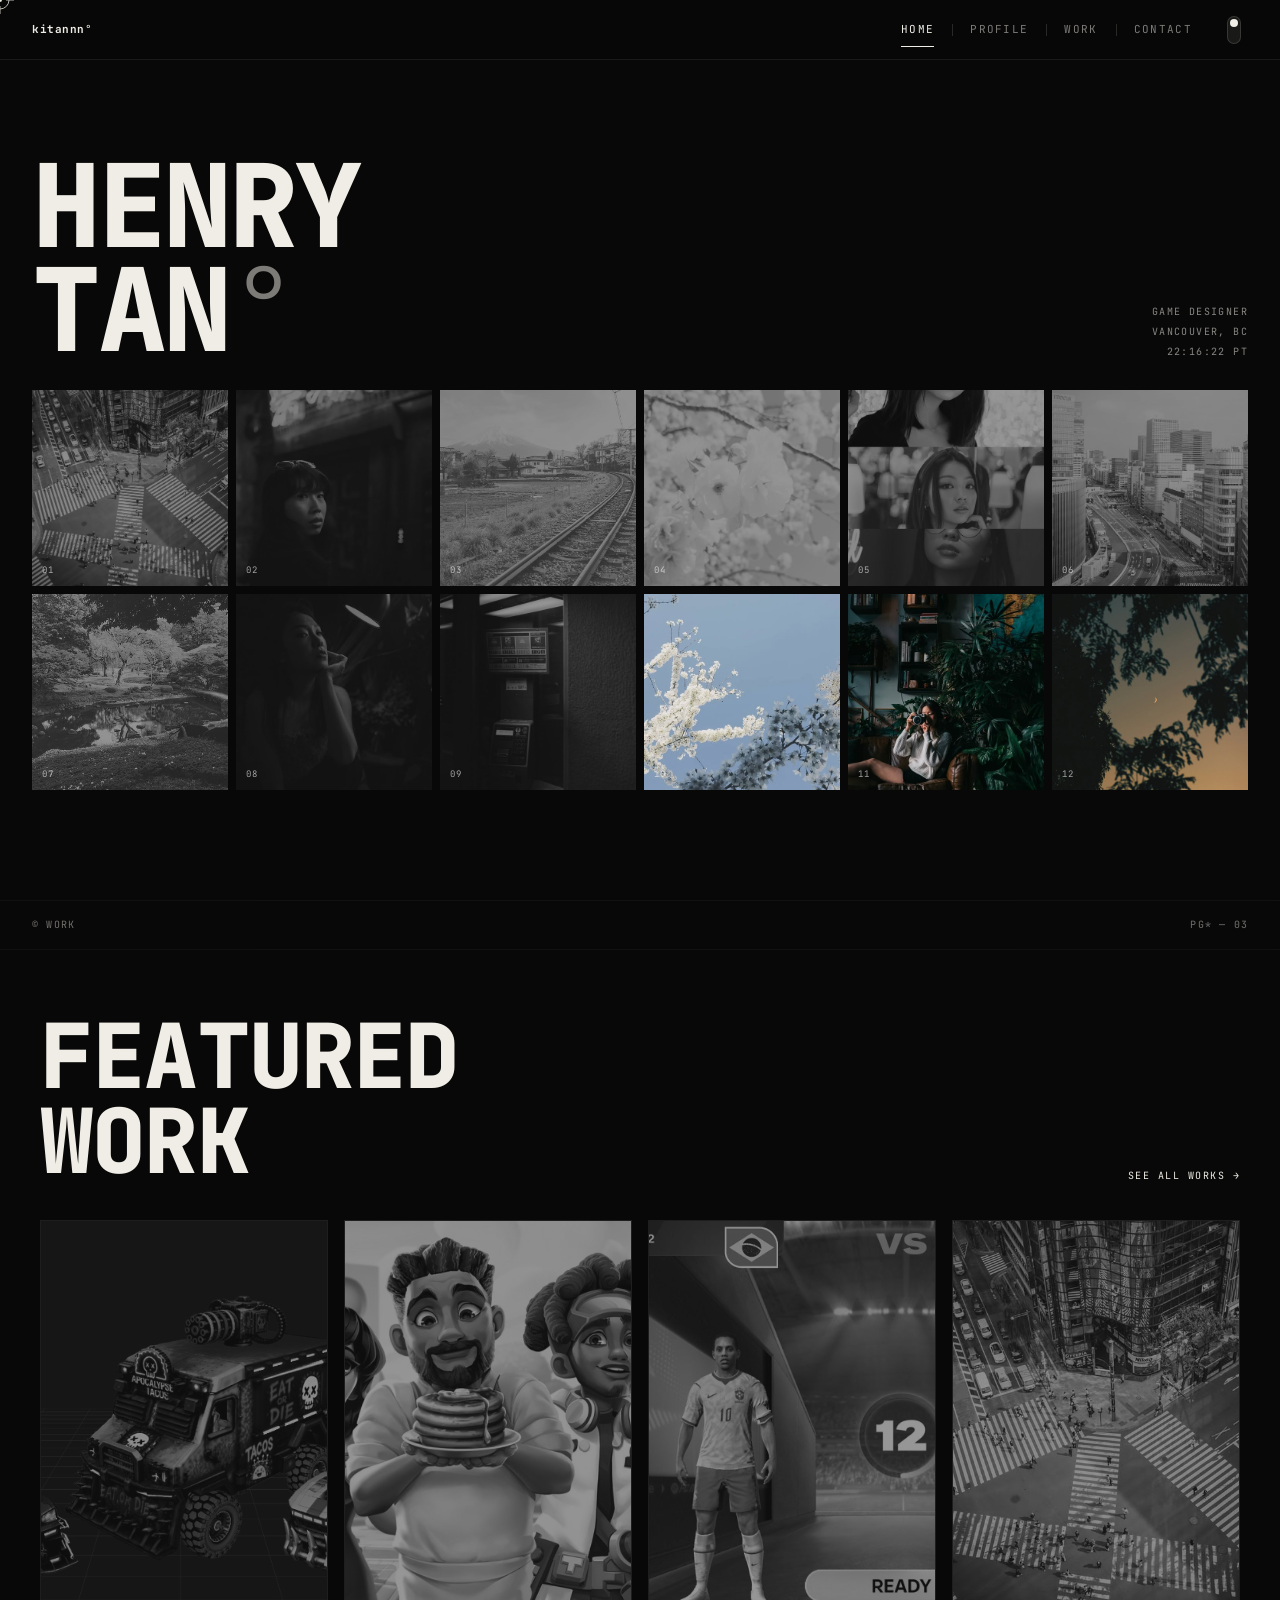
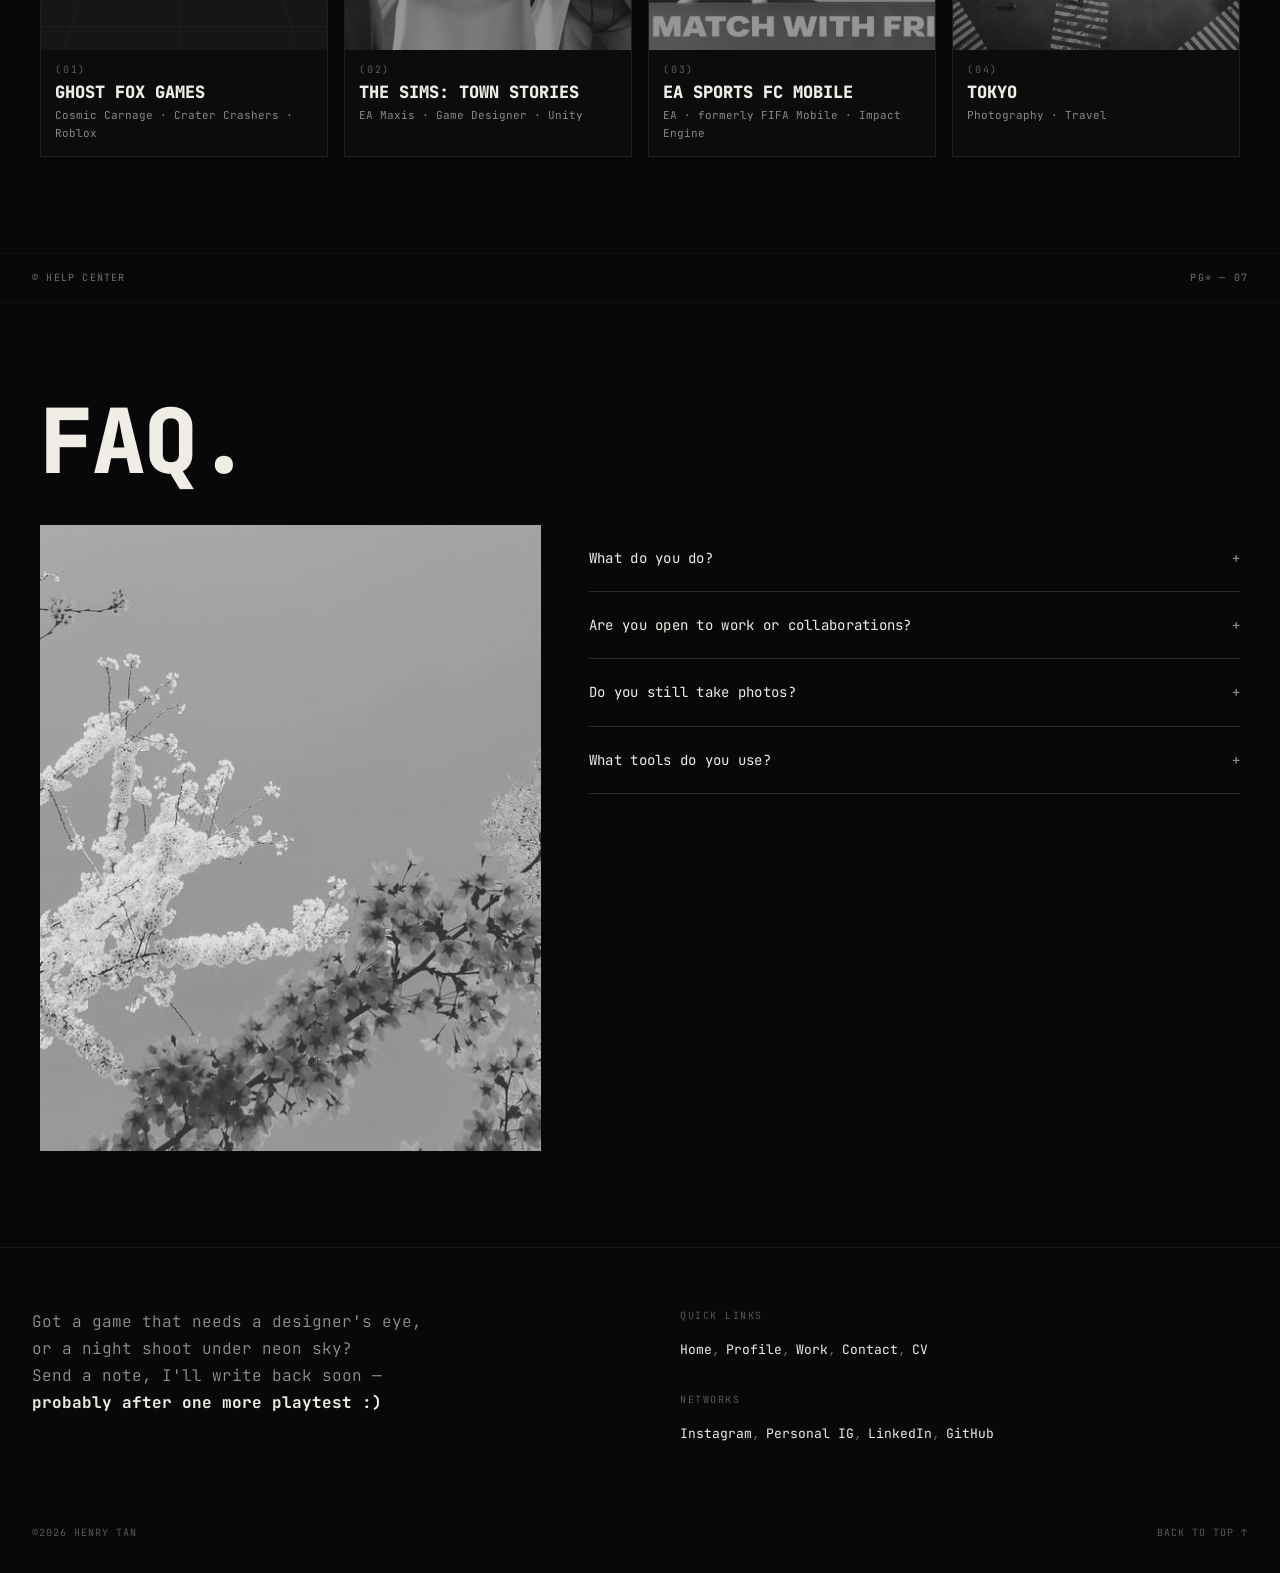
==== index.html @ c0cf9888 "Rebuild portfolio site New single-page portfolio (home, profile, work, contact), CV page, updated re" ====
<!DOCTYPE html>
<html lang="en">
<head>
  <meta charset="UTF-8">
  <meta name="viewport" content="width=device-width, initial-scale=1">
  <title>Henry Tan — Game Designer</title>
  <meta name="description" content="Henry Tan (kitannn) — game designer, Ghost Fox Games co-founder, and photographer based in Vancouver.">
  <meta property="og:title" content="Henry Tan — Game Designer">
  <meta property="og:description" content="Games, design and photography by Henry Tan.">
  <meta property="og:type" content="website">
  <meta property="og:url" content="https://kitannn.com/">
  <meta property="og:image" content="https://kitannn.com/images/photos/ig-12.jpg">
  <meta name="theme-color" content="#080808">
  <link rel="icon" href="data:image/svg+xml,<svg xmlns='http://www.w3.org/2000/svg' viewBox='0 0 32 32'><rect width='32' height='32' fill='%23080808'/><circle cx='16' cy='16' r='8' fill='none' stroke='%23f0ede6' stroke-width='1.5'/><path d='M16 4v24M4 16h24' stroke='%23f0ede6' stroke-width='1.5'/></svg>">
  <link rel="preconnect" href="https://fonts.googleapis.com">
  <link rel="preconnect" href="https://fonts.gstatic.com" crossorigin>
  <link href="https://fonts.googleapis.com/css2?family=JetBrains+Mono:wght@300;400;700;800&display=swap" rel="stylesheet">
  <link rel="stylesheet" href="style.css">
</head>
<body id="top">
  <nav>
    <a class="logo" href="#/">kitannn°</a>
    <div class="nav-right">
      <ul class="nav-links">
        <li><a href="#/" data-page="home">Home</a></li>
        <li><a href="#/profile" data-page="profile">Profile</a></li>
        <li><a href="#/work" data-page="work">Work</a></li>
        <li><a href="#/contact" data-page="contact">Contact</a></li>
      </ul>
      <button class="theme-toggle" type="button" aria-label="Switch to light mode"><span></span></button>
    </div>
  </nav>

  <main id="app" class="page active"></main>

  <div id="lightbox" role="dialog" aria-modal="true" aria-label="Image viewer">
    <img alt="">
    <button class="lb-close" type="button">Close ✕</button>
    <button class="lb-prev" type="button" aria-label="Previous">←</button>
    <button class="lb-next" type="button" aria-label="Next">→</button>
    <span class="lb-count"></span>
  </div>

  <svg class="cursor" viewBox="0 0 28 28" aria-hidden="true"><circle cx="14" cy="14" r="9" fill="none" stroke="currentColor"/><path d="M14 0v8M14 20v8M0 14h8M20 14h8" stroke="currentColor"/></svg>
  <div class="cursor-dot" aria-hidden="true"></div>

  <noscript><p style="padding:80px 32px">Henry Tan — game designer in Vancouver. hkitannn[at]gmail.com</p></noscript>
  <script src="data.js"></script>
  <script src="script.js"></script>
</body>
</html>
---- style.css ----
:root{
  --black:#080808; --white:#f0ede6; --dim:#888880; --accent:#f0ede6;
  --line:rgba(240,237,230,.08); --line-2:rgba(240,237,230,.14);
  --nav-surface:rgba(8,8,8,.92);
  --font:'JetBrains Mono',ui-monospace,monospace;
  color-scheme:dark;
}
body.light{
  --black:#f6f1e7; --white:#13120f; --dim:#6f6a60; --accent:#13120f;
  --line:rgba(19,18,15,.1); --line-2:rgba(19,18,15,.16);
  --nav-surface:rgba(246,241,231,.88);
  color-scheme:light;
}
*,*::before,*::after{box-sizing:border-box;margin:0;padding:0}
html{scroll-behavior:smooth}
body{background:var(--black);color:var(--white);font-family:var(--font);font-size:13px;line-height:1.6;overflow-x:hidden;transition:background-color .5s,color .5s}
a{color:inherit}
img{display:block;max-width:100%}
button{font:inherit;color:inherit;background:none;border:0}
::selection{background:var(--white);color:var(--black)}

/* CURSOR */
@media (hover:hover) and (pointer:fine){
  body,a,button,.work-card,.faq-q,.frame{cursor:none}
  .cursor,.cursor-dot{position:fixed;top:0;left:0;z-index:300;pointer-events:none;mix-blend-mode:difference;color:#f0ede6;transform:translate(-50%,-50%)}
  .cursor{width:28px;height:28px;opacity:.8;transition:width .15s,height .15s,opacity .2s}
  .cursor-dot{width:4px;height:4px;border-radius:50%;background:#f0ede6}
  .cursor.hover{width:19px;height:19px;opacity:1}
}
@media not ((hover:hover) and (pointer:fine)){.cursor,.cursor-dot{display:none}}

/* NAV */
nav{position:fixed;inset:0 0 auto;z-index:100;height:60px;display:flex;justify-content:space-between;align-items:center;padding:0 32px;background:var(--nav-surface);backdrop-filter:blur(14px);border-bottom:1px solid var(--line)}
.logo{font-size:11px;font-weight:700;letter-spacing:.05em;text-decoration:none}
.nav-right{display:flex;align-items:center;height:100%}
.nav-links{display:flex;list-style:none;height:100%;align-items:center}
.nav-links li{position:relative;height:100%;display:flex;align-items:center}
.nav-links li+li::before{content:'';position:absolute;left:0;top:50%;transform:translateY(-50%);width:1px;height:12px;background:var(--line-2)}
.nav-links a{position:relative;display:block;padding:8px 18px;font-size:11px;letter-spacing:.12em;text-transform:uppercase;text-decoration:none;opacity:.5;transition:opacity .2s}
.nav-links a::after{content:'';position:absolute;bottom:-1px;left:18px;right:18px;height:1px;background:var(--accent);transform:scaleX(0);transform-origin:left;transition:transform .25s}
.nav-links a:hover,.nav-links a.active{opacity:1}
.nav-links a:hover::after,.nav-links a.active::after{transform:scaleX(1)}
.theme-toggle{margin-left:10px;width:28px;height:36px;display:flex;align-items:center;justify-content:center}
.theme-toggle span{position:relative;width:14px;height:28px;border-radius:99px;border:1px solid var(--line-2);background:var(--line)}
.theme-toggle span::after{content:'';position:absolute;top:2px;left:2px;width:8px;height:8px;border-radius:50%;background:var(--white);transition:transform .2s}
body.light .theme-toggle span::after{transform:translateY(16px)}

/* PAGES */
.page{display:none;min-height:100vh;padding-top:60px}
.page.active{display:block;animation:pageIn .5s ease}
@keyframes pageIn{from{opacity:0}to{opacity:1}}
.section-meta{display:flex;justify-content:space-between;align-items:center;padding:16px 32px;border-block:1px solid var(--line);margin-bottom:64px;font-size:10px;letter-spacing:.12em;text-transform:uppercase;opacity:.45}
.big{font-size:clamp(40px,7vw,92px);font-weight:800;line-height:.95;text-transform:uppercase;letter-spacing:-.02em}
.eyebrow{font-size:10px;letter-spacing:.15em;text-transform:uppercase;opacity:.4;margin-bottom:14px}
.btn{display:inline-block;margin-top:24px;padding:14px 28px;border:1px solid var(--white);font-size:11px;letter-spacing:.15em;text-transform:uppercase;text-decoration:none;transition:background .25s,color .25s}
.btn:hover{background:var(--white);color:var(--black)}
.fade-up{opacity:0;transform:translateY(40px);transition:opacity .7s ease,transform .7s ease}
.fade-up.visible{opacity:1;transform:none}
@media (prefers-reduced-motion:reduce){.fade-up{opacity:1;transform:none;transition:none}html{scroll-behavior:auto}}

/* HERO */
#hero{min-height:calc(100vh - 60px);display:flex;flex-direction:column;justify-content:center;padding:32px 32px 48px;gap:28px}
.hero-top{display:flex;justify-content:space-between;align-items:flex-end;gap:24px;flex-wrap:wrap}
.hero-title{font-size:clamp(44px,9vw,132px);font-weight:800;line-height:.9;letter-spacing:-.03em;text-transform:uppercase}
.hero-title .deg{font-weight:300;opacity:.5}
.hero-side{font-size:10px;letter-spacing:.14em;text-transform:uppercase;text-align:right;opacity:.55;line-height:2}
.salon{display:grid;grid-template-columns:repeat(6,minmax(0,1fr));gap:8px}
.frame{position:relative;aspect-ratio:1;overflow:hidden;transition:transform .28s ease}
.frame:hover{transform:translateY(-6px)}
.frame img,.work-card img{width:100%;height:100%;object-fit:cover;filter:grayscale(1) brightness(.6) contrast(.9);transition:transform .4s,filter .6s}
.frame:hover img,.frame.lit img{filter:none}
.frame:hover img{transform:scale(1.04)}
.frame .idx{position:absolute;left:10px;bottom:8px;font-size:9px;letter-spacing:.14em;color:rgba(255,255,255,.6)}

/* WORK */
.work-wrap{padding:0 32px 96px}
.work-header{max-width:1200px;margin:0 auto 36px;display:flex;justify-content:space-between;align-items:flex-end;gap:16px}
.see-all{font-size:10px;letter-spacing:.15em;text-transform:uppercase;text-decoration:none;white-space:nowrap}
.see-all:hover{text-decoration:underline}
.work-grid{max-width:1200px;margin:0 auto;display:grid;grid-template-columns:repeat(auto-fill,minmax(240px,1fr));gap:16px}
.work-card{display:flex;flex-direction:column;border:1px solid var(--line);background:rgba(128,128,128,.03);text-decoration:none;overflow:hidden}
.work-card .media{aspect-ratio:2/3;overflow:hidden;position:relative}
.work-card:hover img{transform:scale(1.04);filter:none}
.work-meta{padding:12px 14px 14px;display:flex;flex-direction:column;gap:6px}
.work-num{font-size:10px;letter-spacing:.18em;opacity:.35}
.work-title{font-size:17px;font-weight:800;text-transform:uppercase;line-height:1}
.work-tag{font-size:11px;opacity:.55}
.group-label{max-width:1200px;margin:56px auto 20px;display:flex;justify-content:space-between;font-size:10px;letter-spacing:.15em;text-transform:uppercase;opacity:.45;border-bottom:1px solid var(--line);padding-bottom:10px}

/* generated title card for work without a cover */
.title-card{position:absolute;inset:0;display:flex;flex-direction:column;justify-content:space-between;padding:18px;background:
  radial-gradient(120% 80% at 100% 0%,color-mix(in srgb,var(--c) 38%,transparent),transparent 60%),
  repeating-linear-gradient(0deg,rgba(255,255,255,.035) 0 1px,transparent 1px 22px),
  repeating-linear-gradient(90deg,rgba(255,255,255,.035) 0 1px,transparent 1px 22px),#0e0e0d;
  color:#f0ede6;filter:grayscale(1) brightness(.75);transition:filter .6s,transform .4s}
.work-card:hover .title-card,.proj-hero .title-card{filter:none}
.title-card b{font-size:clamp(24px,3vw,34px);font-weight:800;line-height:.95;text-transform:uppercase;letter-spacing:-.02em;word-break:break-word}
.title-card small{font-size:9px;letter-spacing:.18em;text-transform:uppercase;opacity:.6;display:flex;justify-content:space-between}
.title-card i{position:absolute;right:18px;top:50%;width:54px;height:54px;border:1px solid currentColor;border-radius:50%;opacity:.35;transform:translateY(-50%)}
.title-card i::before,.title-card i::after{content:'';position:absolute;background:currentColor;left:50%;top:50%}
.title-card i::before{width:72px;height:1px;transform:translate(-50%,-50%)}
.title-card i::after{width:1px;height:72px;transform:translate(-50%,-50%)}

/* FAQ */
.faq{padding:32px 32px 96px}
.faq-grid{max-width:1200px;margin:40px auto 0;display:grid;grid-template-columns:1fr 1.3fr;gap:48px;align-items:start}
.faq-img{aspect-ratio:4/5;overflow:hidden}
.faq-img img{width:100%;height:100%;object-fit:cover;filter:grayscale(1) contrast(.95)}
.faq h2{max-width:1200px;margin:0 auto}
.faq-item{border-bottom:1px solid var(--line-2)}
.faq-q{width:100%;display:flex;justify-content:space-between;gap:16px;padding:22px 0;text-align:left;font-size:14px;letter-spacing:.02em}
.faq-icon{transition:transform .3s;opacity:.6}
.faq-item.open .faq-icon{transform:rotate(45deg)}
.faq-a{max-height:0;overflow:hidden;opacity:.6;transition:max-height .4s ease,padding .4s ease}
.faq-item.open .faq-a{max-height:240px;padding-bottom:22px}

/* PROFILE */
.profile{max-width:1200px;margin:0 auto;padding:0 32px 96px;display:grid;grid-template-columns:minmax(0,5fr) minmax(0,7fr);gap:56px}
.portrait{position:sticky;top:92px;aspect-ratio:3/4;border:1px solid var(--line);overflow:hidden;display:flex;align-items:center;justify-content:center;background:rgba(128,128,128,.05)}
.portrait img{width:100%;height:100%;object-fit:cover;filter:grayscale(1)}
.portrait:hover img{filter:none}
.monogram{font-size:clamp(80px,12vw,160px);font-weight:800;letter-spacing:-.06em;opacity:.9}
.corner{position:absolute;font-size:9px;letter-spacing:.15em;text-transform:uppercase;opacity:.45}
.corner.tl{top:12px;left:12px}.corner.br{bottom:12px;right:12px}
.block{margin-bottom:56px}
.about p{font-size:clamp(15px,1.5vw,19px);font-weight:300;line-height:1.7;margin-bottom:16px}
.kv{display:grid;grid-template-columns:120px 1fr;border-top:1px solid var(--line)}
.kv div{padding:12px 0;border-bottom:1px solid var(--line)}
.kv div:nth-child(odd){opacity:.45;font-size:10px;letter-spacing:.12em;text-transform:uppercase;padding-top:14px}
.stats{display:grid;grid-template-columns:repeat(3,1fr);gap:1px;background:var(--line);border:1px solid var(--line);margin-bottom:24px}
.stats div{background:var(--black);padding:20px}
.stats b{display:block;font-size:clamp(32px,4vw,48px);font-weight:800;line-height:1}
.stats span{font-size:10px;letter-spacing:.12em;text-transform:uppercase;opacity:.5}
.chips{display:flex;flex-wrap:wrap;gap:8px}
.chips span{border:1px solid var(--line-2);padding:6px 12px;font-size:11px;letter-spacing:.04em}
.timeline li{list-style:none;display:grid;grid-template-columns:160px 1fr;gap:20px;padding:18px 0;border-bottom:1px solid var(--line)}
.timeline .when{font-size:10px;letter-spacing:.1em;text-transform:uppercase;opacity:.45;padding-top:3px}
.timeline h3{font-size:14px;font-weight:700}
.timeline h3 span{font-weight:400;opacity:.55}
.timeline p{opacity:.6;margin-top:4px}

/* PROJECT */
.project{max-width:1200px;margin:0 auto;padding:0 32px 96px}
.proj-back{font-size:10px;letter-spacing:.15em;text-transform:uppercase;text-decoration:none;opacity:.6}
.proj-back:hover{opacity:1}
.proj-head{display:grid;grid-template-columns:minmax(0,7fr) minmax(0,5fr);gap:48px;margin:32px 0 48px;align-items:end}
.proj-summary{font-size:clamp(15px,1.5vw,18px);font-weight:300;opacity:.8}
.proj-hero{position:relative;aspect-ratio:16/8;overflow:hidden;margin-bottom:16px;border:1px solid var(--line)}
.proj-hero img{width:100%;height:100%;object-fit:cover}
.proj-gallery{display:grid;grid-template-columns:repeat(auto-fill,minmax(260px,1fr));gap:16px}
.proj-gallery button{aspect-ratio:4/5;overflow:hidden}
.proj-gallery img{width:100%;height:100%;object-fit:cover;transition:transform .4s}
.proj-gallery button:hover img{transform:scale(1.03)}
.proj-nav{display:flex;justify-content:space-between;margin-top:56px;padding-top:20px;border-top:1px solid var(--line);font-size:11px;letter-spacing:.12em;text-transform:uppercase}
.proj-nav a{text-decoration:none;opacity:.6}.proj-nav a:hover{opacity:1}

.btn-row{display:flex;flex-wrap:wrap;gap:12px}
.btn-row .btn{margin-top:12px}
.strip{display:grid;grid-template-columns:repeat(6,minmax(0,1fr));gap:6px}
.strip button{aspect-ratio:3/4;overflow:hidden}
.strip img{width:100%;height:100%;object-fit:cover;filter:grayscale(1) brightness(.75);transition:filter .5s,transform .4s}
.strip button:hover img{filter:none;transform:scale(1.04)}
.proj-logo{max-height:64px;max-width:240px;width:auto;margin-bottom:20px;object-fit:contain}
body.light .proj-logo{filter:invert(1) hue-rotate(180deg)}
.proj-gallery.wide{grid-template-columns:repeat(auto-fill,minmax(360px,1fr))}
.proj-gallery.wide button{aspect-ratio:16/9}

/* CONTACT */
.contact{max-width:1200px;margin:0 auto;padding:0 32px 96px}
.contact .mail{display:inline-block;margin:28px 0 56px;font-size:clamp(22px,4.4vw,56px);font-weight:800;letter-spacing:-.02em;text-decoration:none;border-bottom:2px solid var(--line-2);word-break:break-all;transition:border-color .2s}
.contact .mail:hover{border-color:var(--white)}
.contact-rows a{display:flex;justify-content:space-between;align-items:center;padding:22px 0;border-bottom:1px solid var(--line);text-decoration:none;font-size:clamp(16px,2vw,22px);transition:padding .25s}
.contact-rows a:first-child{border-top:1px solid var(--line)}
.contact-rows a:hover{padding-left:12px}
.contact-rows small{font-size:10px;letter-spacing:.15em;opacity:.45;text-transform:uppercase}

/* FOOTER */
footer{padding:60px 32px 32px;border-top:1px solid var(--line)}
.footer-top{display:grid;grid-template-columns:1fr 1fr;gap:80px;margin-bottom:48px}
.poem p{font-size:clamp(12px,1.3vw,16px);font-weight:300;line-height:1.7;opacity:.6}
.poem strong{font-weight:700;opacity:1}
.poem p:last-child{opacity:1}
.footer-links h4{font-size:10px;letter-spacing:.15em;text-transform:uppercase;opacity:.35;margin-bottom:16px;font-weight:400}
.footer-links ul{list-style:none;display:flex;gap:6px;flex-wrap:wrap;margin-bottom:32px}
.footer-links li:not(:last-child)::after{content:',';opacity:.4}
.footer-links a{text-decoration:none}
.footer-links a:hover{text-decoration:underline}
.footer-bottom{display:flex;justify-content:space-between;font-size:10px;letter-spacing:.1em;text-transform:uppercase;opacity:.35}
.footer-bottom a{text-decoration:none}

/* LIGHTBOX */
#lightbox{position:fixed;inset:0;z-index:200;background:rgba(8,8,8,.96);display:none;align-items:center;justify-content:center;padding:48px}
#lightbox.open{display:flex}
#lightbox img{max-width:100%;max-height:100%;object-fit:contain}
#lightbox button{position:absolute;color:#f0ede6;font-size:11px;letter-spacing:.15em;text-transform:uppercase;padding:16px;opacity:.7}
#lightbox button:hover{opacity:1}
.lb-close{top:12px;right:16px}.lb-prev{left:8px;top:50%}.lb-next{right:8px;top:50%}
.lb-count{position:absolute;bottom:18px;left:50%;transform:translateX(-50%);font-size:10px;letter-spacing:.15em;color:#f0ede6;opacity:.5}

/* RESPONSIVE */
@media (max-width:900px){
  .salon{grid-template-columns:repeat(4,minmax(0,1fr))}
  .profile,.proj-head,.faq-grid{grid-template-columns:1fr}
  .portrait{position:relative;top:0;max-width:420px}
  .faq-img{display:none}
  .footer-top{grid-template-columns:1fr;gap:40px}
}
@media (max-width:640px){
  nav{padding:0 16px}
  .nav-links a{padding:8px 9px;font-size:10px;letter-spacing:.06em}
  .nav-links a::after{left:9px;right:9px}
  #hero,.work-wrap,.faq,.profile,.project,.contact,footer{padding-left:16px;padding-right:16px}
  .section-meta{padding:14px 16px;margin-bottom:40px}
  .salon{grid-template-columns:repeat(3,minmax(0,1fr));gap:4px}
  .hero-side{text-align:left}
  .work-grid{grid-template-columns:repeat(2,minmax(0,1fr));gap:10px}
  .work-title{font-size:14px}
  .timeline li{grid-template-columns:1fr;gap:4px}
  .strip{grid-template-columns:repeat(3,minmax(0,1fr))}
  .proj-gallery.wide{grid-template-columns:1fr}
  .kv{grid-template-columns:96px 1fr}
  .footer-bottom{flex-direction:column;gap:8px}
  #lightbox{padding:48px 8px}
}
@media (max-width:380px){.nav-links a{padding:8px 6px;letter-spacing:0}.logo{font-size:10px}}
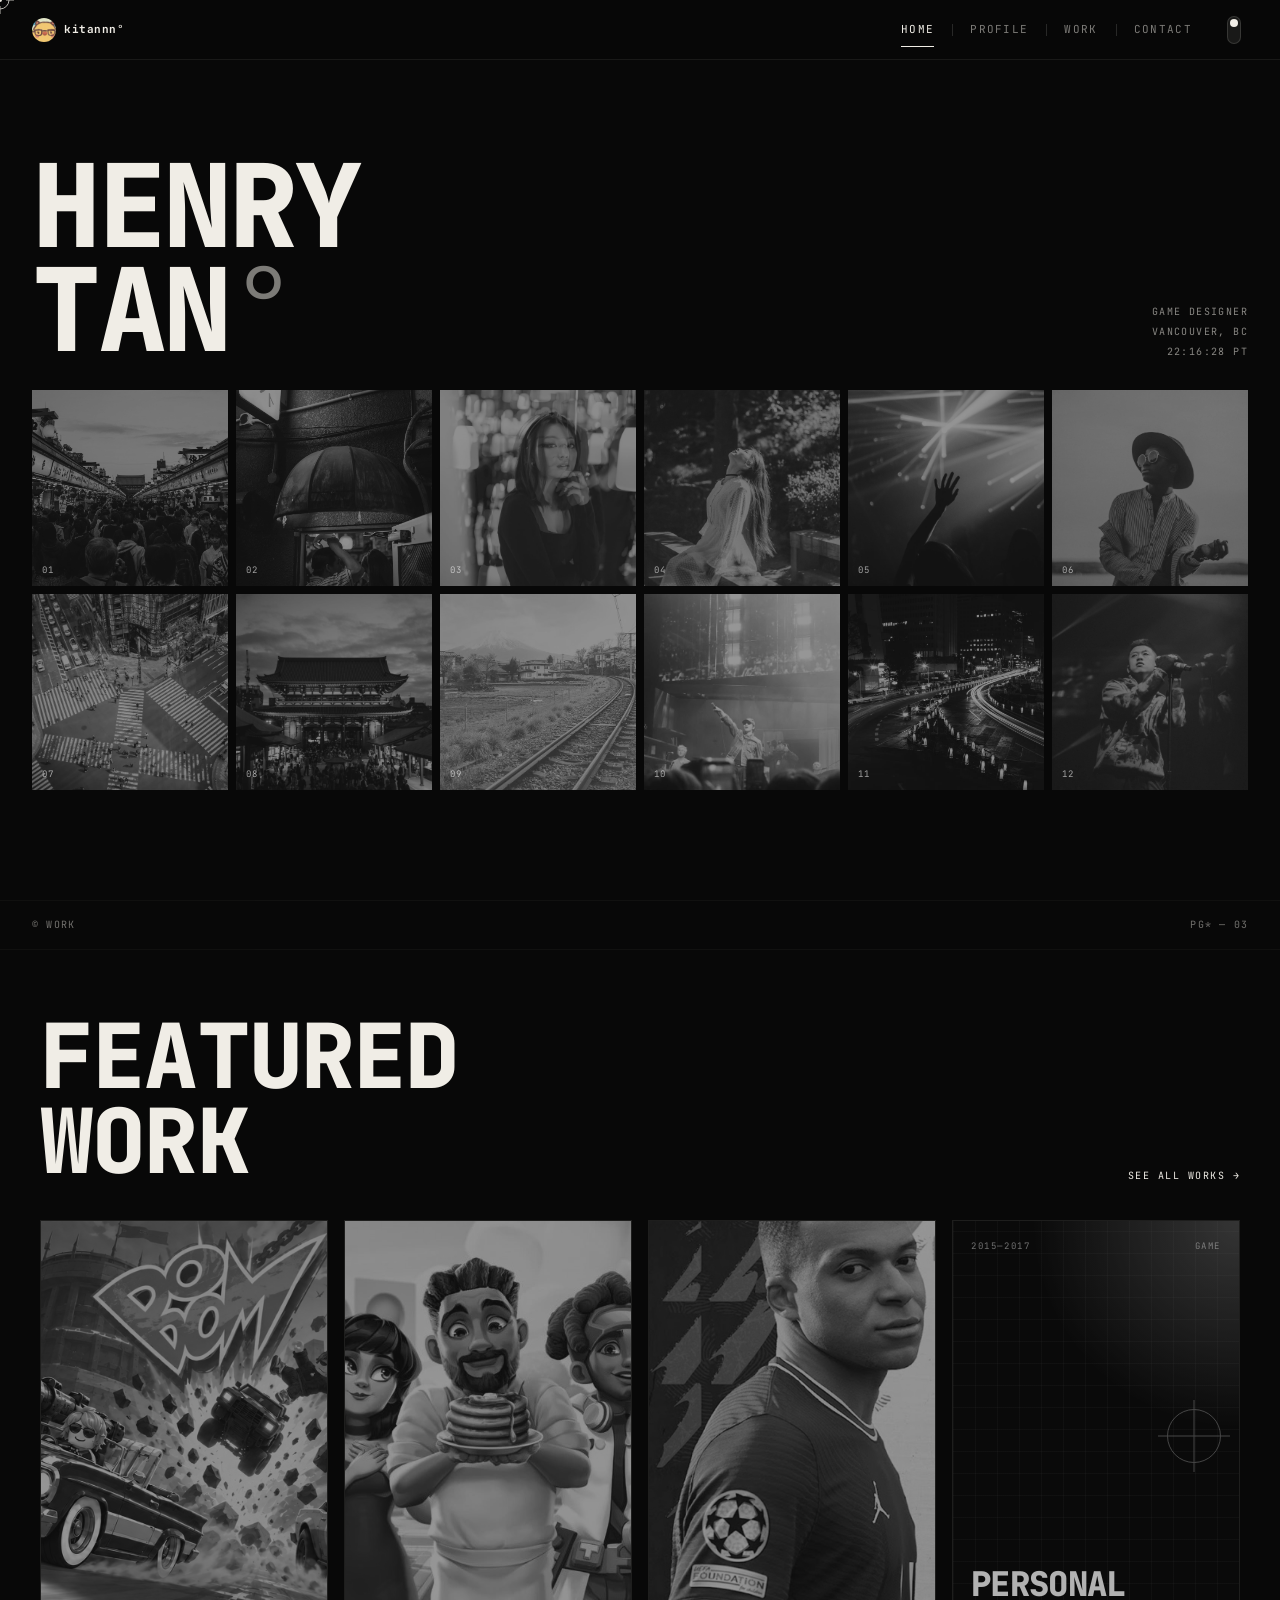
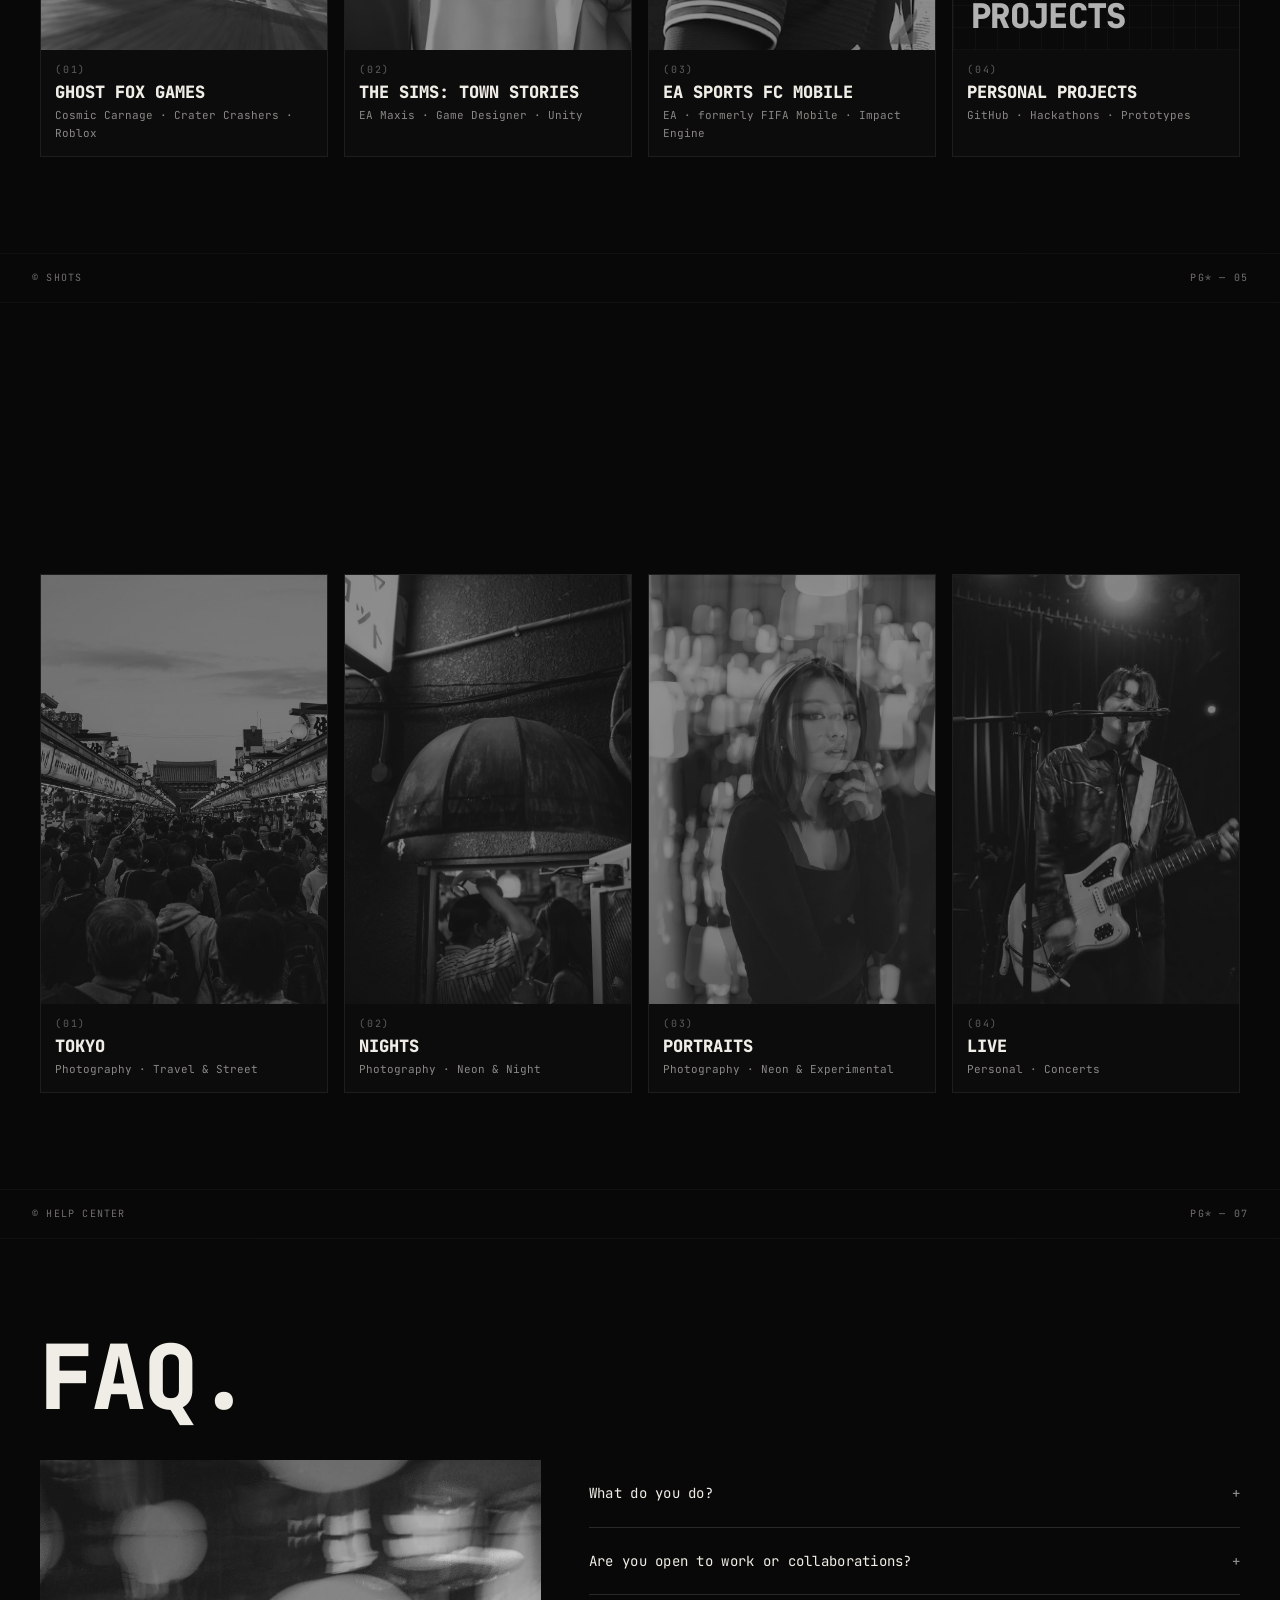
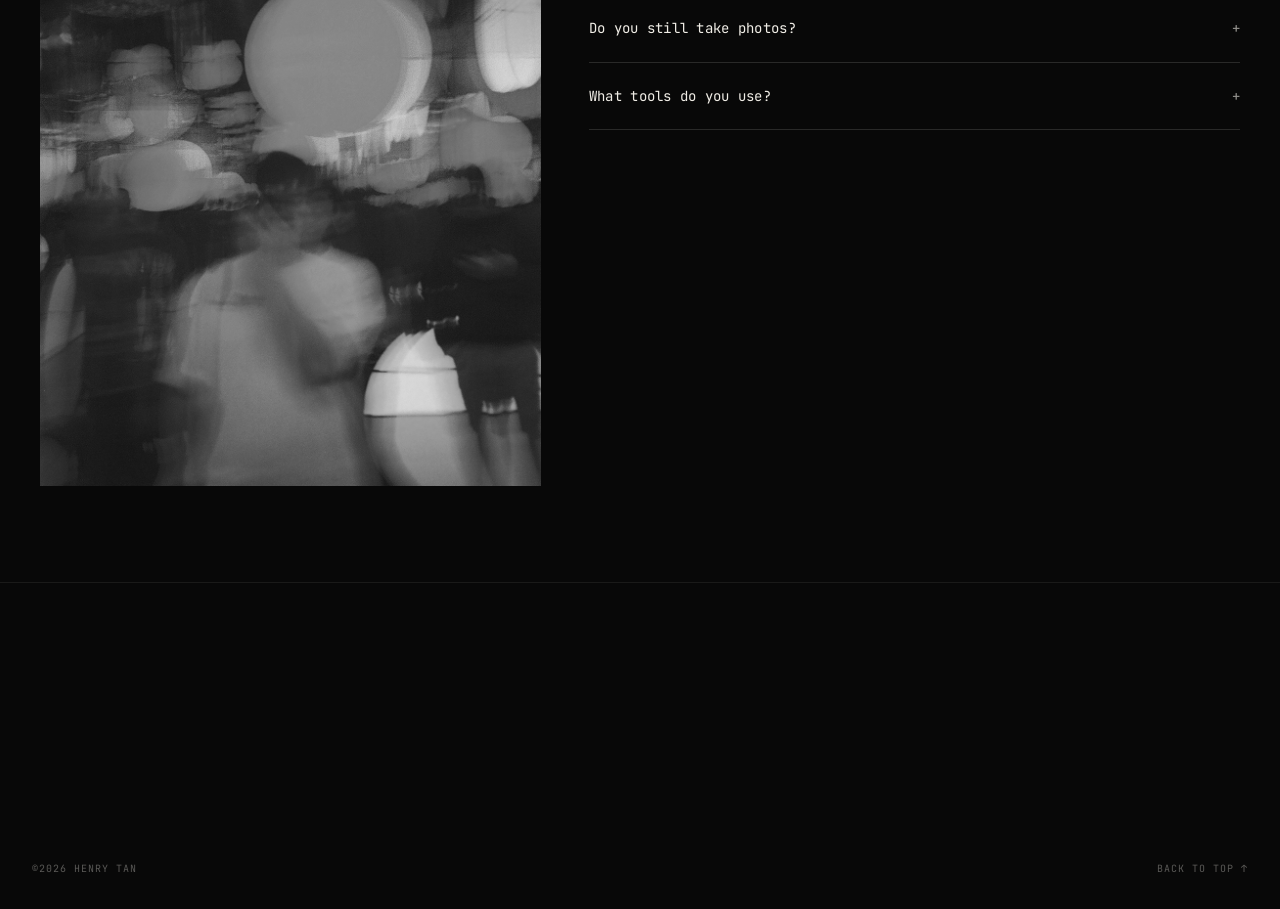
==== commit 2e8313a2: "Use birbKit avatar as site icon and nav mark - Favicon and apple-touch-icon generated from the avata" ====
--- a/index.html
+++ b/index.html
@@ -11,15 +11,16 @@
   <meta property="og:url" content="https://kitannn.com/">
   <meta property="og:image" content="https://kitannn.com/images/photos/ig-12.jpg">
   <meta name="theme-color" content="#080808">
-  <link rel="icon" href="data:image/svg+xml,<svg xmlns='http://www.w3.org/2000/svg' viewBox='0 0 32 32'><rect width='32' height='32' fill='%23080808'/><circle cx='16' cy='16' r='8' fill='none' stroke='%23f0ede6' stroke-width='1.5'/><path d='M16 4v24M4 16h24' stroke='%23f0ede6' stroke-width='1.5'/></svg>">
+  <link rel="icon" type="image/png" sizes="32x32" href="images/favicon-32.png">
+  <link rel="apple-touch-icon" sizes="180x180" href="images/favicon-180.png">
   <link rel="preconnect" href="https://fonts.googleapis.com">
   <link rel="preconnect" href="https://fonts.gstatic.com" crossorigin>
   <link href="https://fonts.googleapis.com/css2?family=JetBrains+Mono:wght@300;400;700;800&display=swap" rel="stylesheet">
-  <link rel="stylesheet" href="style.css">
+  <link rel="stylesheet" href="style.css?v=2">
 </head>
 <body id="top">
   <nav>
-    <a class="logo" href="#/">kitannn°</a>
+    <a class="logo" href="#/"><img src="images/birbkit-256.jpg" alt="" width="24" height="24"><span id="logo-text">kitannn°</span></a>
     <div class="nav-right">
       <ul class="nav-links">
         <li><a href="#/" data-page="home">Home</a></li>
@@ -45,7 +46,7 @@
   <div class="cursor-dot" aria-hidden="true"></div>
 
   <noscript><p style="padding:80px 32px">Henry Tan — game designer in Vancouver. hkitannn[at]gmail.com</p></noscript>
-  <script src="data.js"></script>
-  <script src="script.js"></script>
+  <script src="data.js?v=2"></script>
+  <script src="script.js?v=2"></script>
 </body>
 </html>
--- a/style.css
+++ b/style.css
@@ -31,7 +31,9 @@
 
 /* NAV */
 nav{position:fixed;inset:0 0 auto;z-index:100;height:60px;display:flex;justify-content:space-between;align-items:center;padding:0 32px;background:var(--nav-surface);backdrop-filter:blur(14px);border-bottom:1px solid var(--line)}
-.logo{font-size:11px;font-weight:700;letter-spacing:.05em;text-decoration:none}
+.logo{display:inline-flex;align-items:center;gap:8px;font-size:11px;font-weight:700;letter-spacing:.05em;text-decoration:none}
+.logo img{width:24px;height:24px;border-radius:50%;object-fit:cover;flex:none;transition:transform .25s}
+.logo:hover img{transform:rotate(-8deg) scale(1.08)}
 .nav-right{display:flex;align-items:center;height:100%}
 .nav-links{display:flex;list-style:none;height:100%;align-items:center}
 .nav-links li{position:relative;height:100%;display:flex;align-items:center}
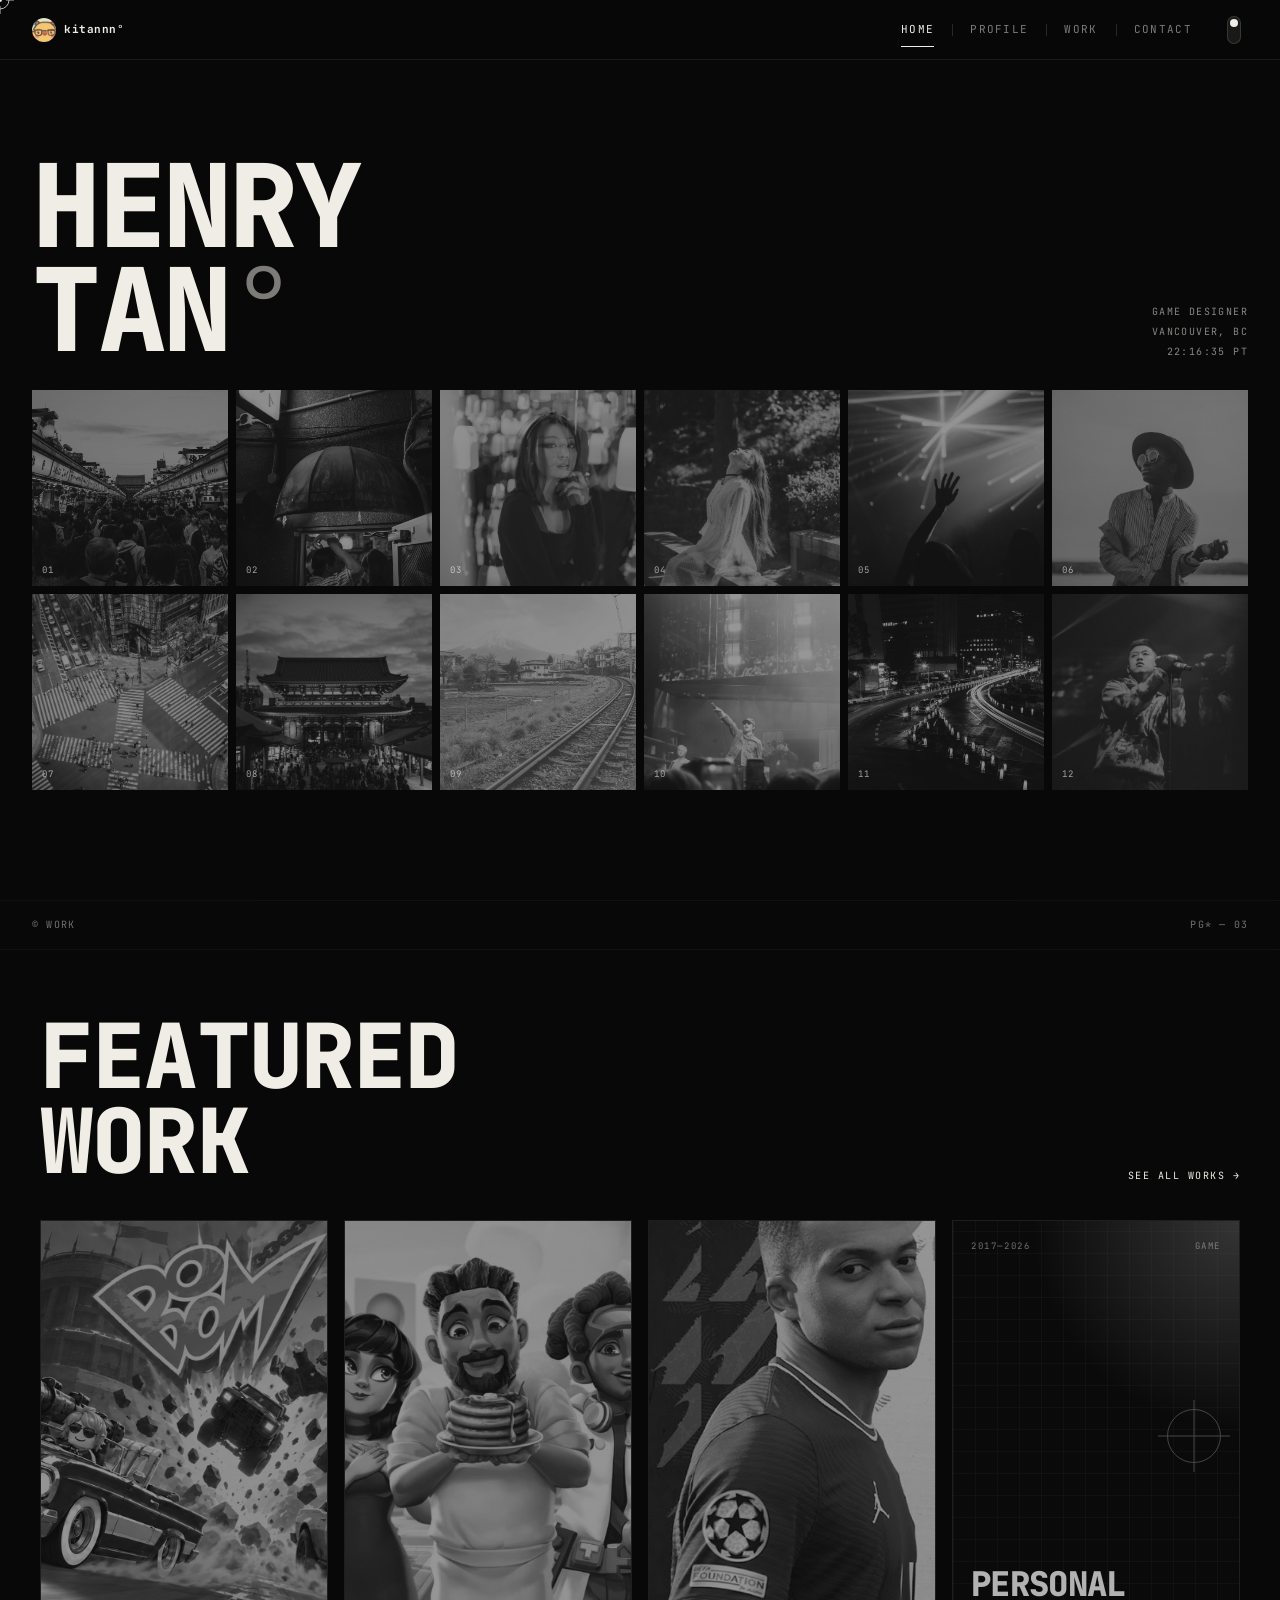
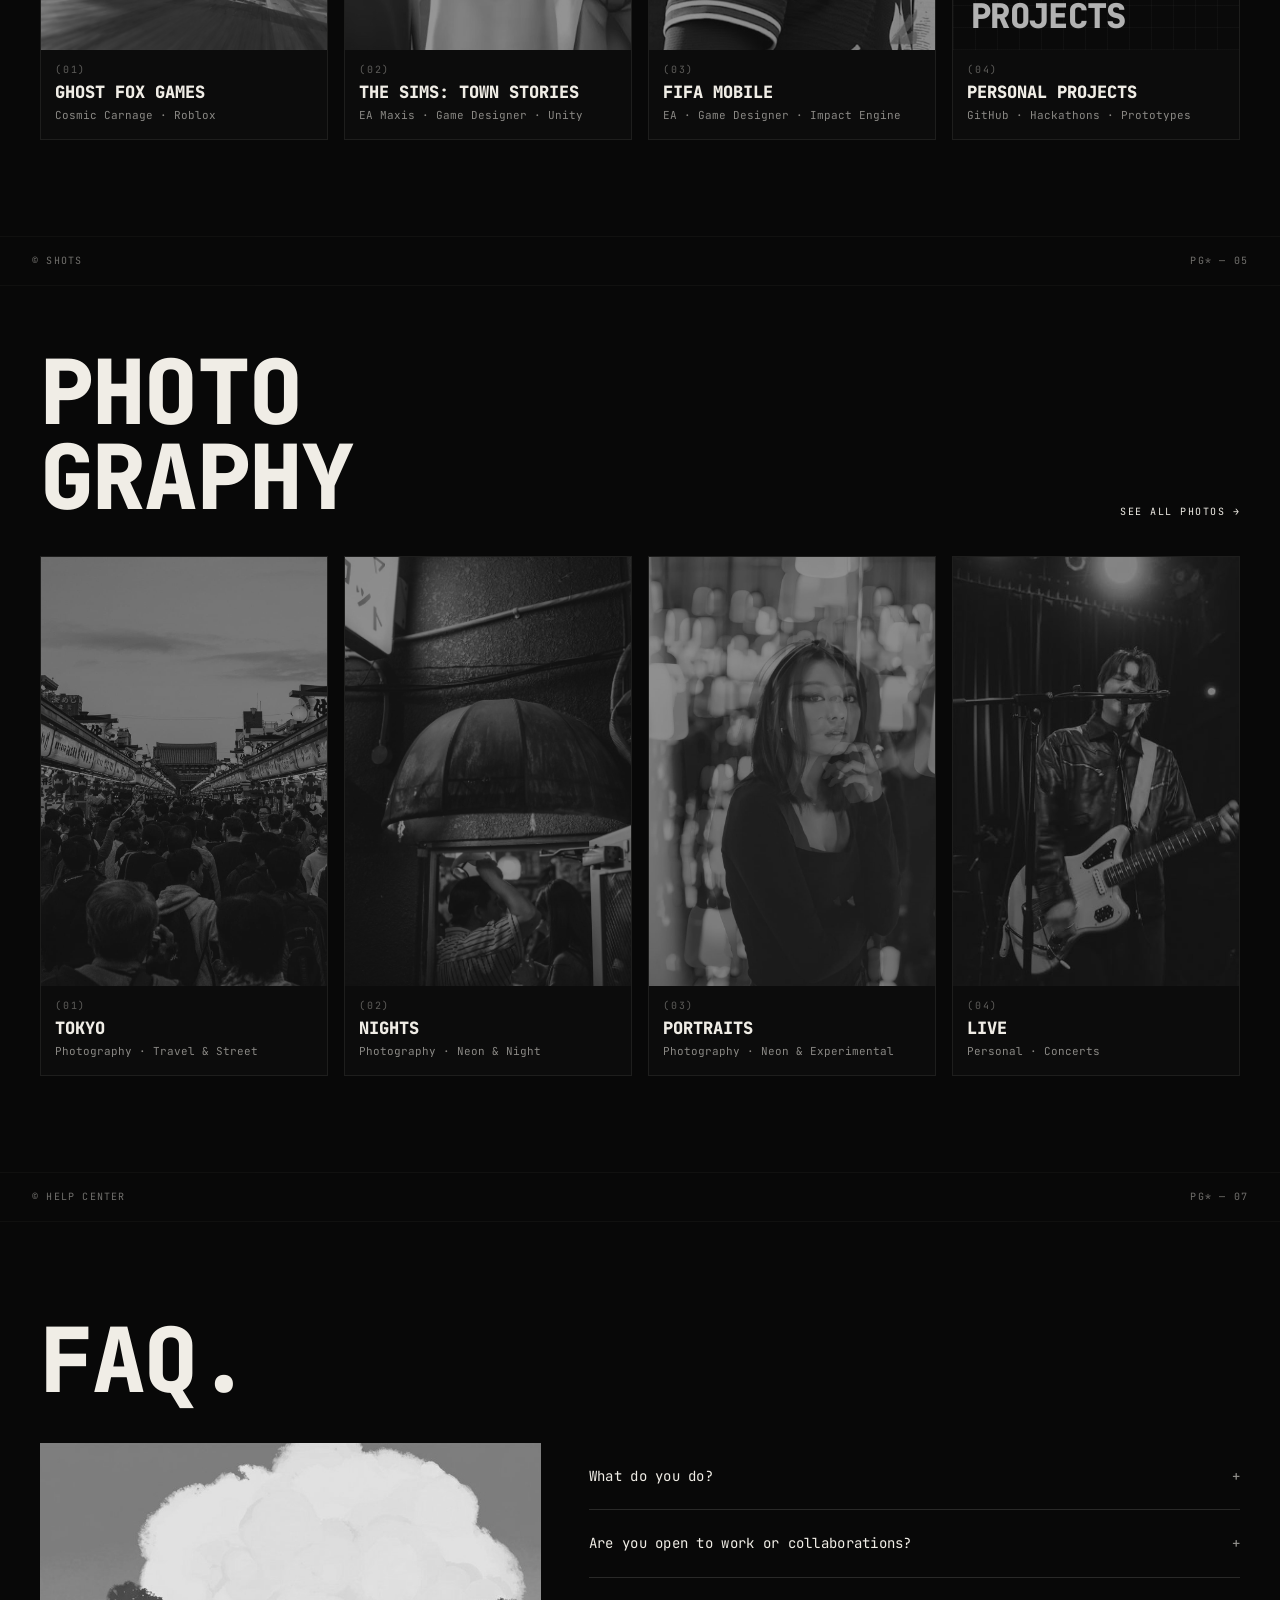
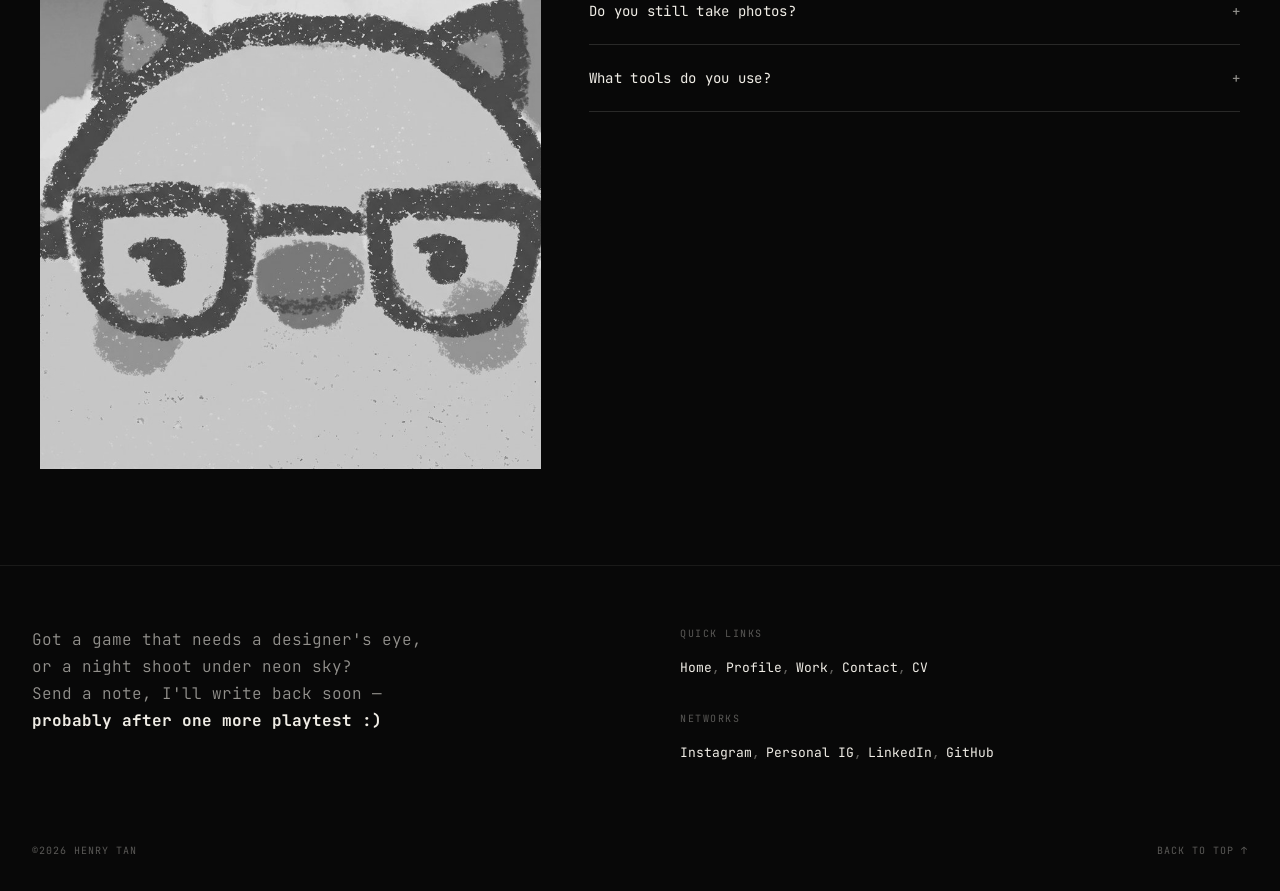
==== commit 172f3d33: "Add project responsibilities, Hybrid2D3D, FAQ avatar; prune unused art - Responsibilities sections f" ====
--- a/index.html
+++ b/index.html
@@ -16,7 +16,7 @@
   <link rel="preconnect" href="https://fonts.googleapis.com">
   <link rel="preconnect" href="https://fonts.gstatic.com" crossorigin>
   <link href="https://fonts.googleapis.com/css2?family=JetBrains+Mono:wght@300;400;700;800&display=swap" rel="stylesheet">
-  <link rel="stylesheet" href="style.css?v=2">
+  <link rel="stylesheet" href="style.css?v=4">
 </head>
 <body id="top">
   <nav>
@@ -46,7 +46,7 @@
   <div class="cursor-dot" aria-hidden="true"></div>
 
   <noscript><p style="padding:80px 32px">Henry Tan — game designer in Vancouver. hkitannn[at]gmail.com</p></noscript>
-  <script src="data.js?v=2"></script>
-  <script src="script.js?v=2"></script>
+  <script src="data.js?v=9"></script>
+  <script src="script.js?v=4"></script>
 </body>
 </html>
--- a/style.css
+++ b/style.css
@@ -167,6 +167,15 @@
 .proj-gallery.wide{grid-template-columns:repeat(auto-fill,minmax(360px,1fr))}
 .proj-gallery.wide button{aspect-ratio:16/9}
 
+/* RESPONSIBILITIES */
+.resp{margin-top:72px;padding-top:28px;border-top:1px solid var(--line)}
+.resp-grid{display:grid;grid-template-columns:repeat(2,minmax(0,1fr));gap:40px 56px;margin-top:20px}
+.resp-group h3{font-size:12px;font-weight:700;letter-spacing:.14em;text-transform:uppercase;margin-bottom:10px}
+.resp-group ul{list-style:none}
+.resp-group li{position:relative;padding:8px 0 8px 22px;border-bottom:1px solid var(--line);line-height:1.55;opacity:.82}
+.resp-group li::before{content:'—';position:absolute;left:0;opacity:.4}
+@media (max-width:640px){.resp-grid{grid-template-columns:1fr;gap:32px}}
+
 /* CONTACT */
 .contact{max-width:1200px;margin:0 auto;padding:0 32px 96px}
 .contact .mail{display:inline-block;margin:28px 0 56px;font-size:clamp(22px,4.4vw,56px);font-weight:800;letter-spacing:-.02em;text-decoration:none;border-bottom:2px solid var(--line-2);word-break:break-all;transition:border-color .2s}
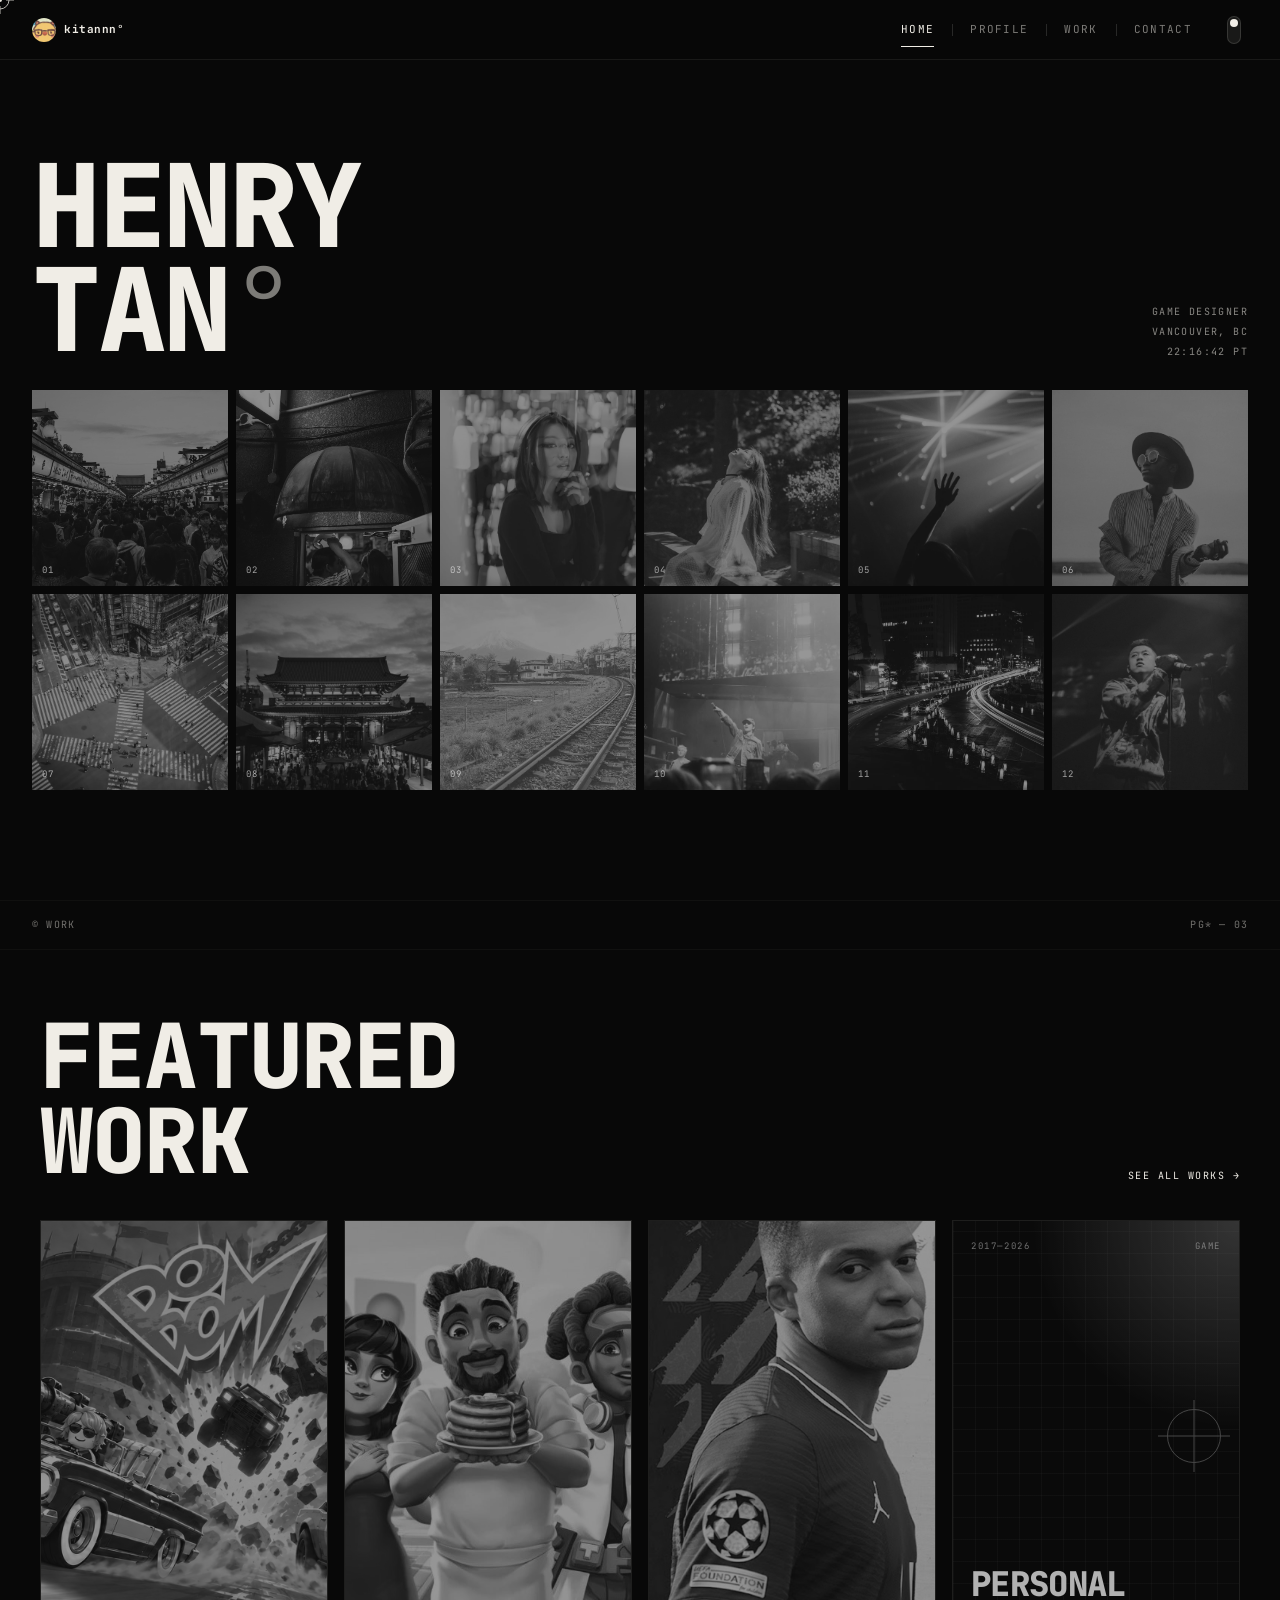
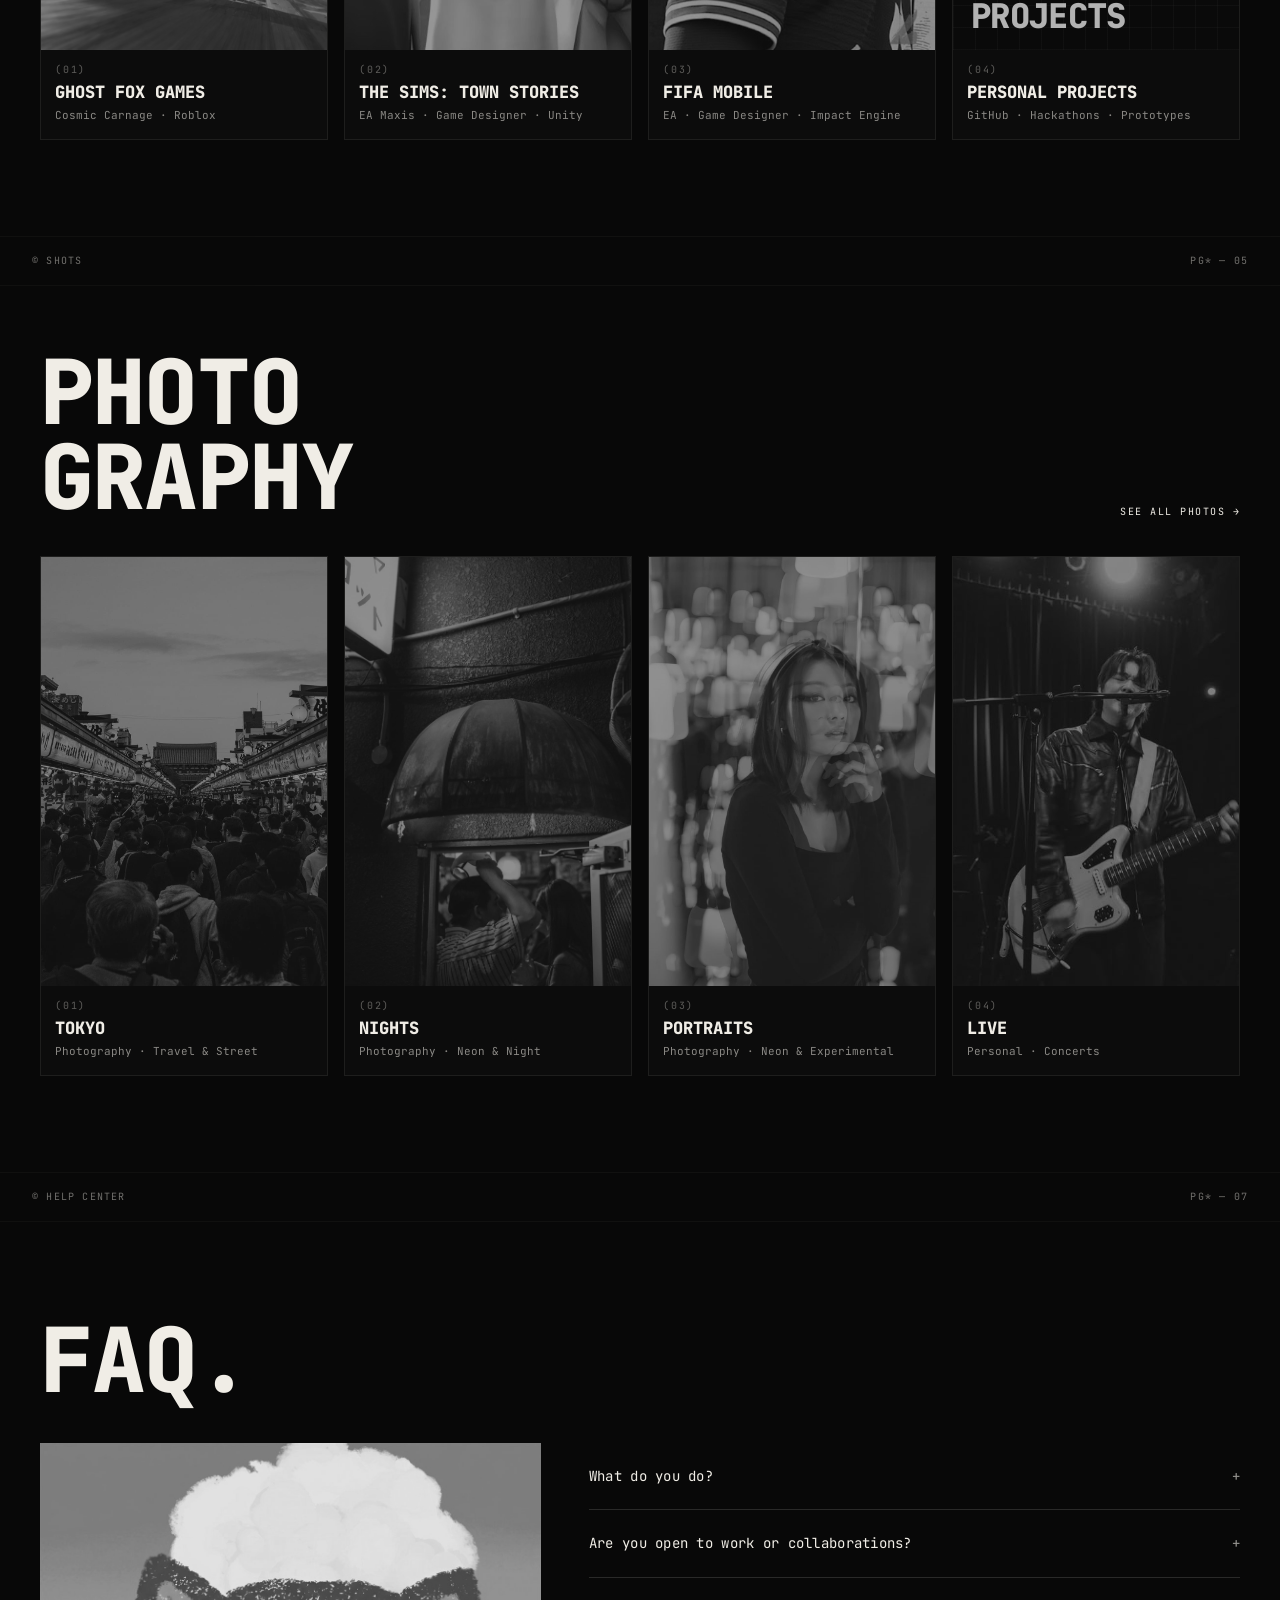
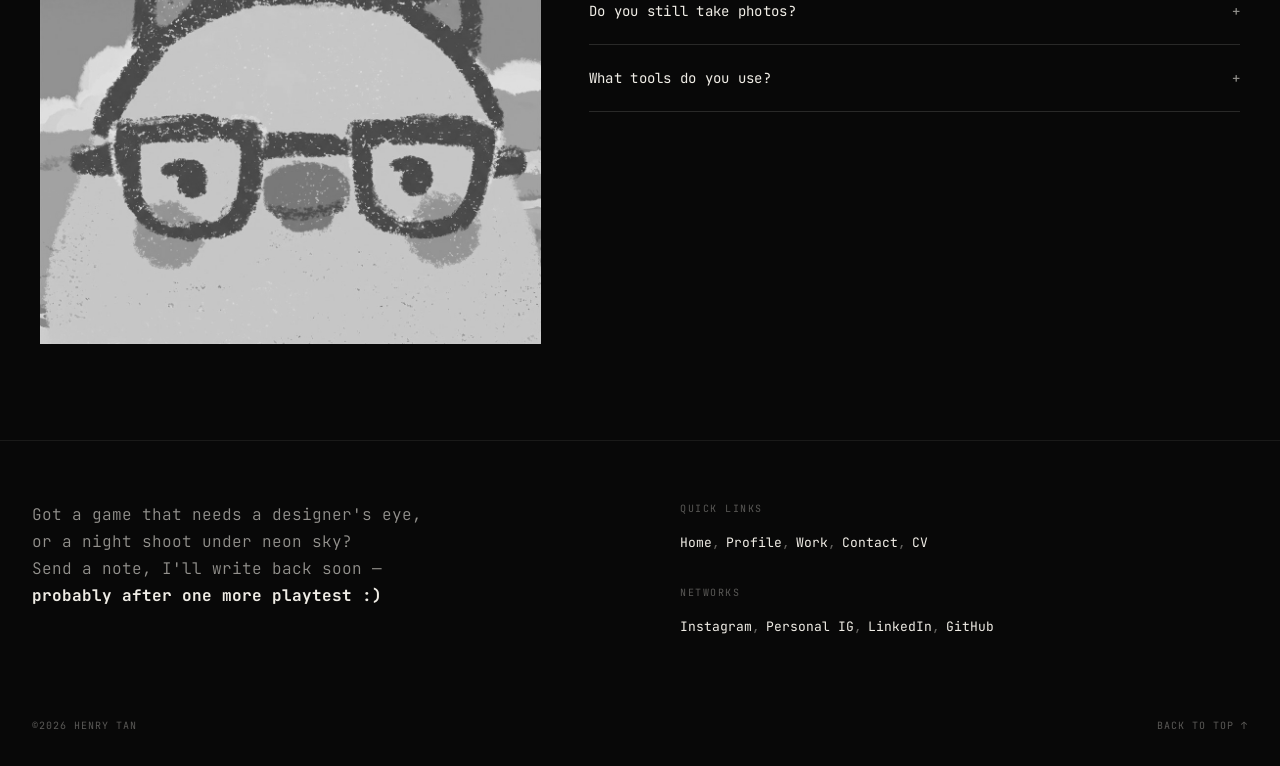
==== commit b7fe9899: "FAQ image colour on hover and uncropped option; profile avatar - FAQ image fades from greyscale to c" ====
--- a/index.html
+++ b/index.html
@@ -16,7 +16,7 @@
   <link rel="preconnect" href="https://fonts.googleapis.com">
   <link rel="preconnect" href="https://fonts.gstatic.com" crossorigin>
   <link href="https://fonts.googleapis.com/css2?family=JetBrains+Mono:wght@300;400;700;800&display=swap" rel="stylesheet">
-  <link rel="stylesheet" href="style.css?v=4">
+  <link rel="stylesheet" href="style.css?v=5">
 </head>
 <body id="top">
   <nav>
@@ -46,7 +46,7 @@
   <div class="cursor-dot" aria-hidden="true"></div>
 
   <noscript><p style="padding:80px 32px">Henry Tan — game designer in Vancouver. hkitannn[at]gmail.com</p></noscript>
-  <script src="data.js?v=9"></script>
-  <script src="script.js?v=4"></script>
+  <script src="data.js?v=10"></script>
+  <script src="script.js?v=5"></script>
 </body>
 </html>
--- a/style.css
+++ b/style.css
@@ -107,7 +107,10 @@
 .faq{padding:32px 32px 96px}
 .faq-grid{max-width:1200px;margin:40px auto 0;display:grid;grid-template-columns:1fr 1.3fr;gap:48px;align-items:start}
 .faq-img{aspect-ratio:4/5;overflow:hidden}
-.faq-img img{width:100%;height:100%;object-fit:cover;filter:grayscale(1) contrast(.95)}
+.faq-img img{width:100%;height:100%;object-fit:cover;filter:grayscale(1) contrast(.95);transition:filter .5s ease}
+.faq-img:hover img{filter:none}
+.faq-img.uncropped{aspect-ratio:auto}
+.faq-img.uncropped img{height:auto;display:block}
 .faq h2{max-width:1200px;margin:0 auto}
 .faq-item{border-bottom:1px solid var(--line-2)}
 .faq-q{width:100%;display:flex;justify-content:space-between;gap:16px;padding:22px 0;text-align:left;font-size:14px;letter-spacing:.02em}
@@ -121,6 +124,10 @@
 .portrait{position:sticky;top:92px;aspect-ratio:3/4;border:1px solid var(--line);overflow:hidden;display:flex;align-items:center;justify-content:center;background:rgba(128,128,128,.05)}
 .portrait img{width:100%;height:100%;object-fit:cover;filter:grayscale(1)}
 .portrait:hover img{filter:none}
+.about-head{display:flex;align-items:center;gap:22px;margin-bottom:28px}
+.about-avatar{width:88px;height:88px;flex:none;border-radius:50%;object-fit:cover;border:1px solid var(--line);transition:transform .3s}
+.about-avatar:hover{transform:rotate(-8deg) scale(1.05)}
+@media (max-width:640px){.about-head{gap:14px}.about-avatar{width:60px;height:60px}}
 .monogram{font-size:clamp(80px,12vw,160px);font-weight:800;letter-spacing:-.06em;opacity:.9}
 .corner{position:absolute;font-size:9px;letter-spacing:.15em;text-transform:uppercase;opacity:.45}
 .corner.tl{top:12px;left:12px}.corner.br{bottom:12px;right:12px}
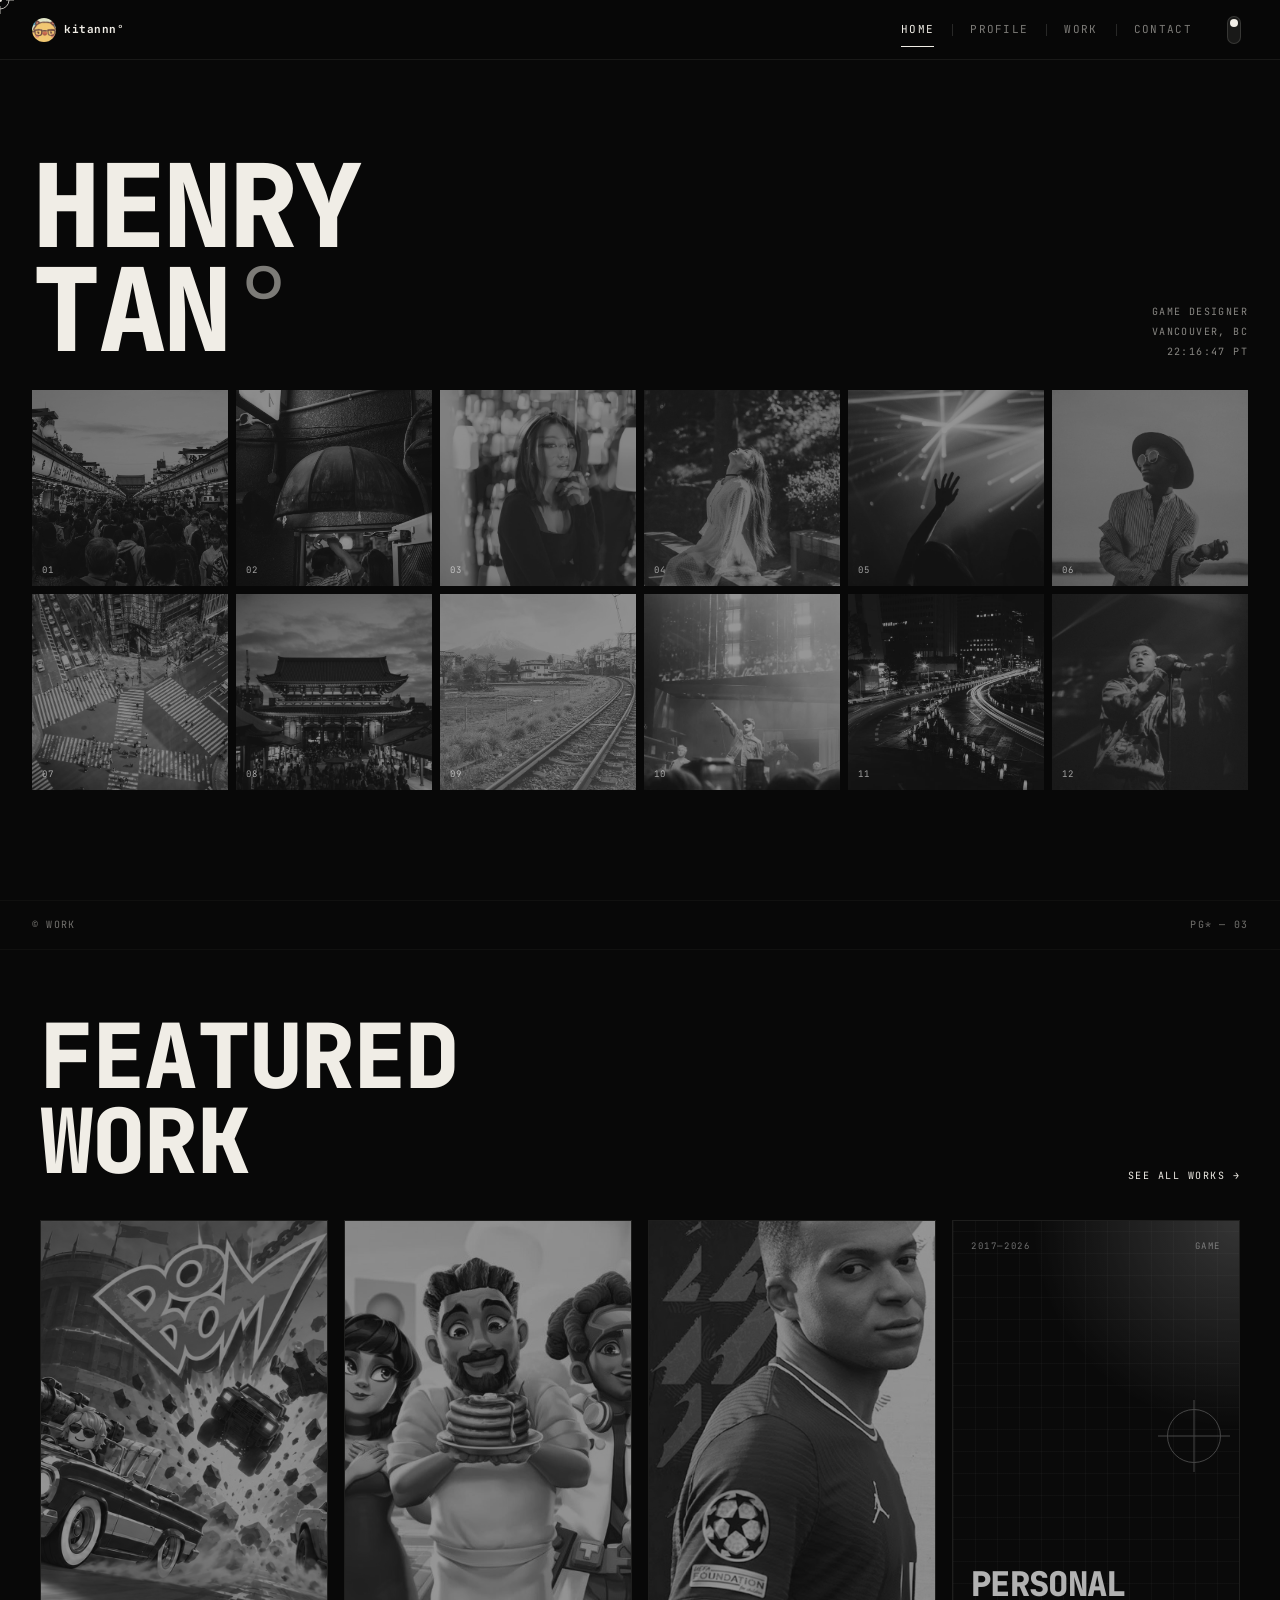
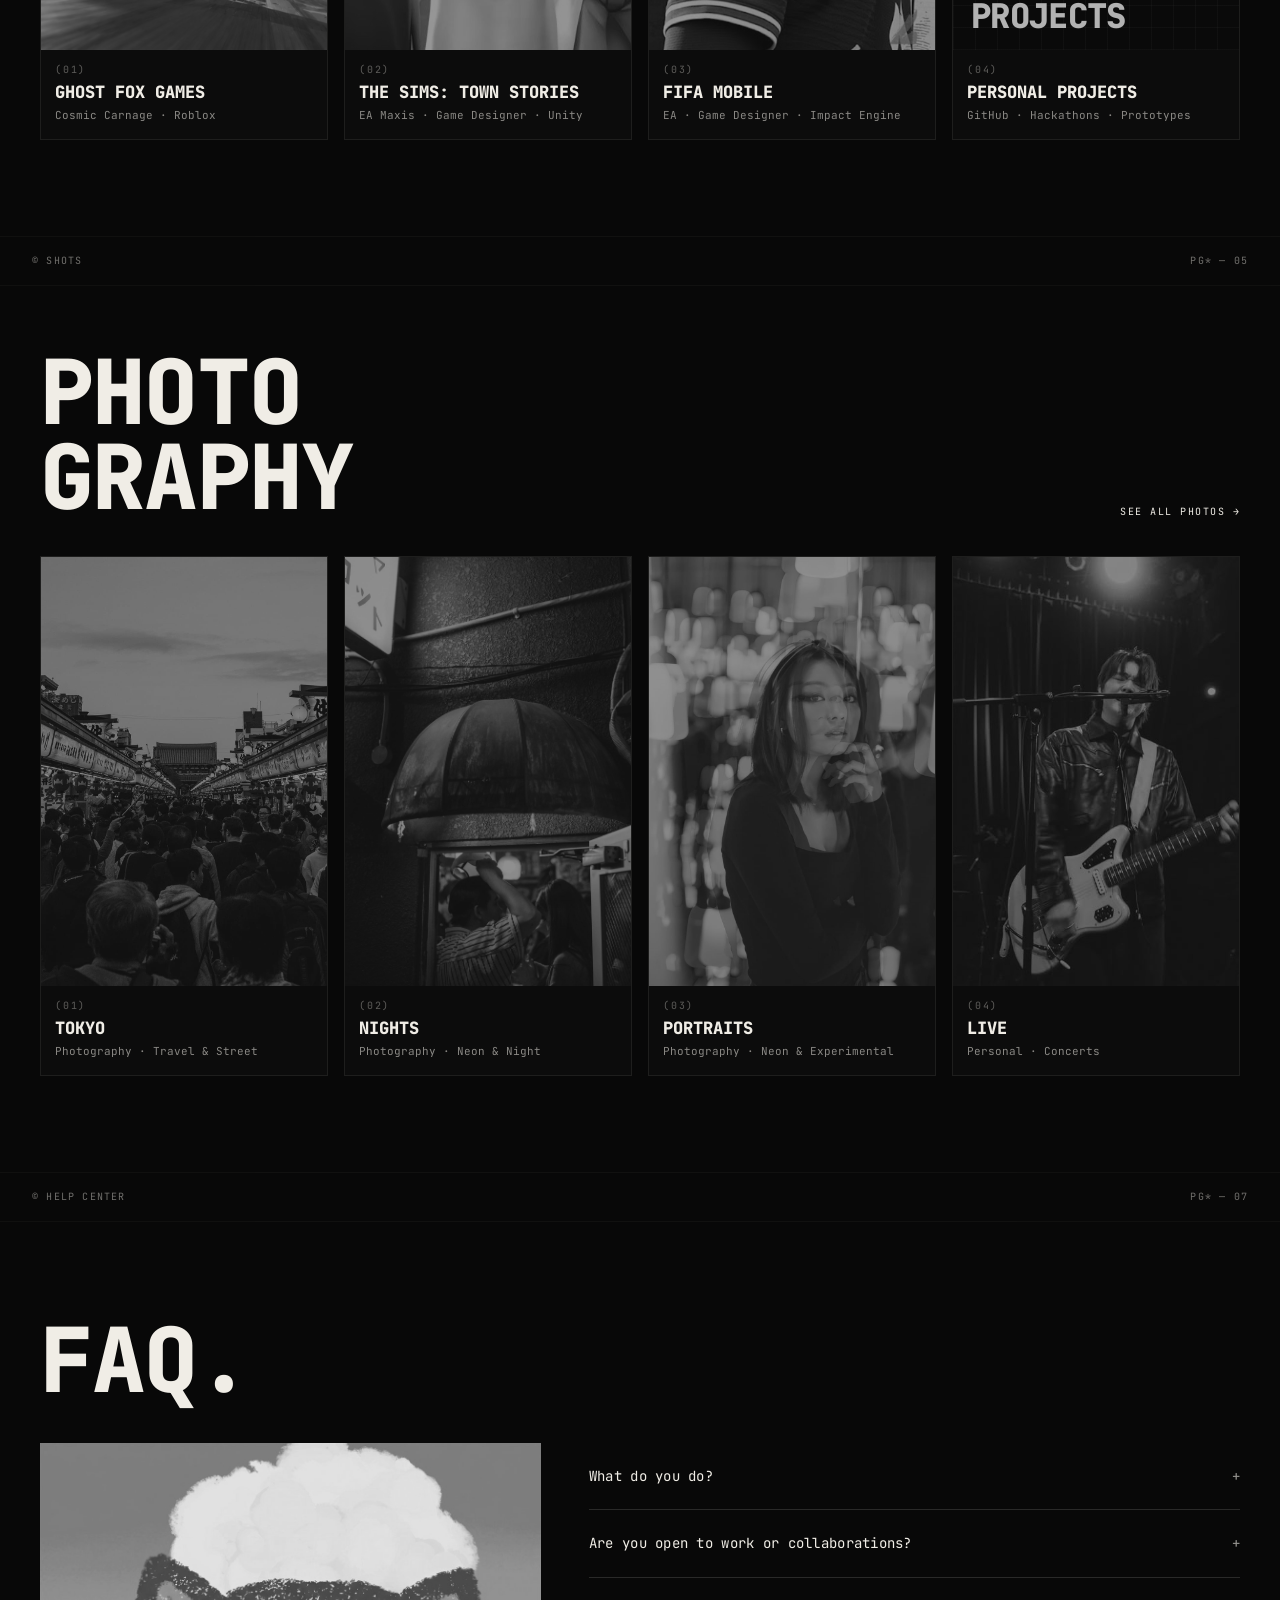
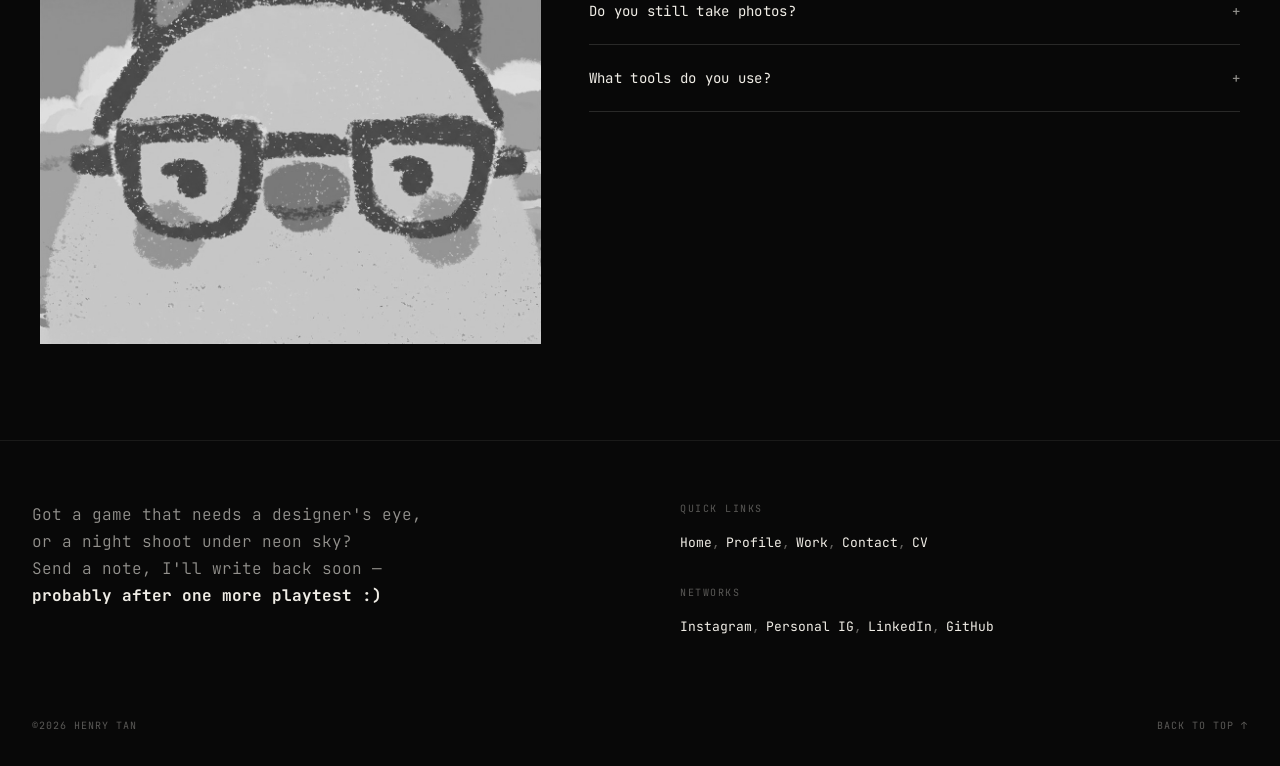
==== commit 0e33b3c9: "Move profile avatar below the Off the clock strip Co-Authored-By: Claude Opus 5 <noreply@anthropic.c" ====
--- a/index.html
+++ b/index.html
@@ -16,7 +16,7 @@
   <link rel="preconnect" href="https://fonts.googleapis.com">
   <link rel="preconnect" href="https://fonts.gstatic.com" crossorigin>
   <link href="https://fonts.googleapis.com/css2?family=JetBrains+Mono:wght@300;400;700;800&display=swap" rel="stylesheet">
-  <link rel="stylesheet" href="style.css?v=5">
+  <link rel="stylesheet" href="style.css?v=6">
 </head>
 <body id="top">
   <nav>
@@ -47,6 +47,6 @@
 
   <noscript><p style="padding:80px 32px">Henry Tan — game designer in Vancouver. hkitannn[at]gmail.com</p></noscript>
   <script src="data.js?v=10"></script>
-  <script src="script.js?v=5"></script>
+  <script src="script.js?v=6"></script>
 </body>
 </html>
--- a/style.css
+++ b/style.css
@@ -124,10 +124,9 @@
 .portrait{position:sticky;top:92px;aspect-ratio:3/4;border:1px solid var(--line);overflow:hidden;display:flex;align-items:center;justify-content:center;background:rgba(128,128,128,.05)}
 .portrait img{width:100%;height:100%;object-fit:cover;filter:grayscale(1)}
 .portrait:hover img{filter:none}
-.about-head{display:flex;align-items:center;gap:22px;margin-bottom:28px}
-.about-avatar{width:88px;height:88px;flex:none;border-radius:50%;object-fit:cover;border:1px solid var(--line);transition:transform .3s}
-.about-avatar:hover{transform:rotate(-8deg) scale(1.05)}
-@media (max-width:640px){.about-head{gap:14px}.about-avatar{width:60px;height:60px}}
+.sign-off{display:flex;align-items:center;gap:16px;margin-top:28px;font-size:12px;letter-spacing:.08em;opacity:.8}
+.sign-off .avatar{width:64px;height:64px;flex:none;border-radius:50%;object-fit:cover;border:1px solid var(--line);transition:transform .3s}
+.sign-off .avatar:hover{transform:rotate(-8deg) scale(1.05)}
 .monogram{font-size:clamp(80px,12vw,160px);font-weight:800;letter-spacing:-.06em;opacity:.9}
 .corner{position:absolute;font-size:9px;letter-spacing:.15em;text-transform:uppercase;opacity:.45}
 .corner.tl{top:12px;left:12px}.corner.br{bottom:12px;right:12px}
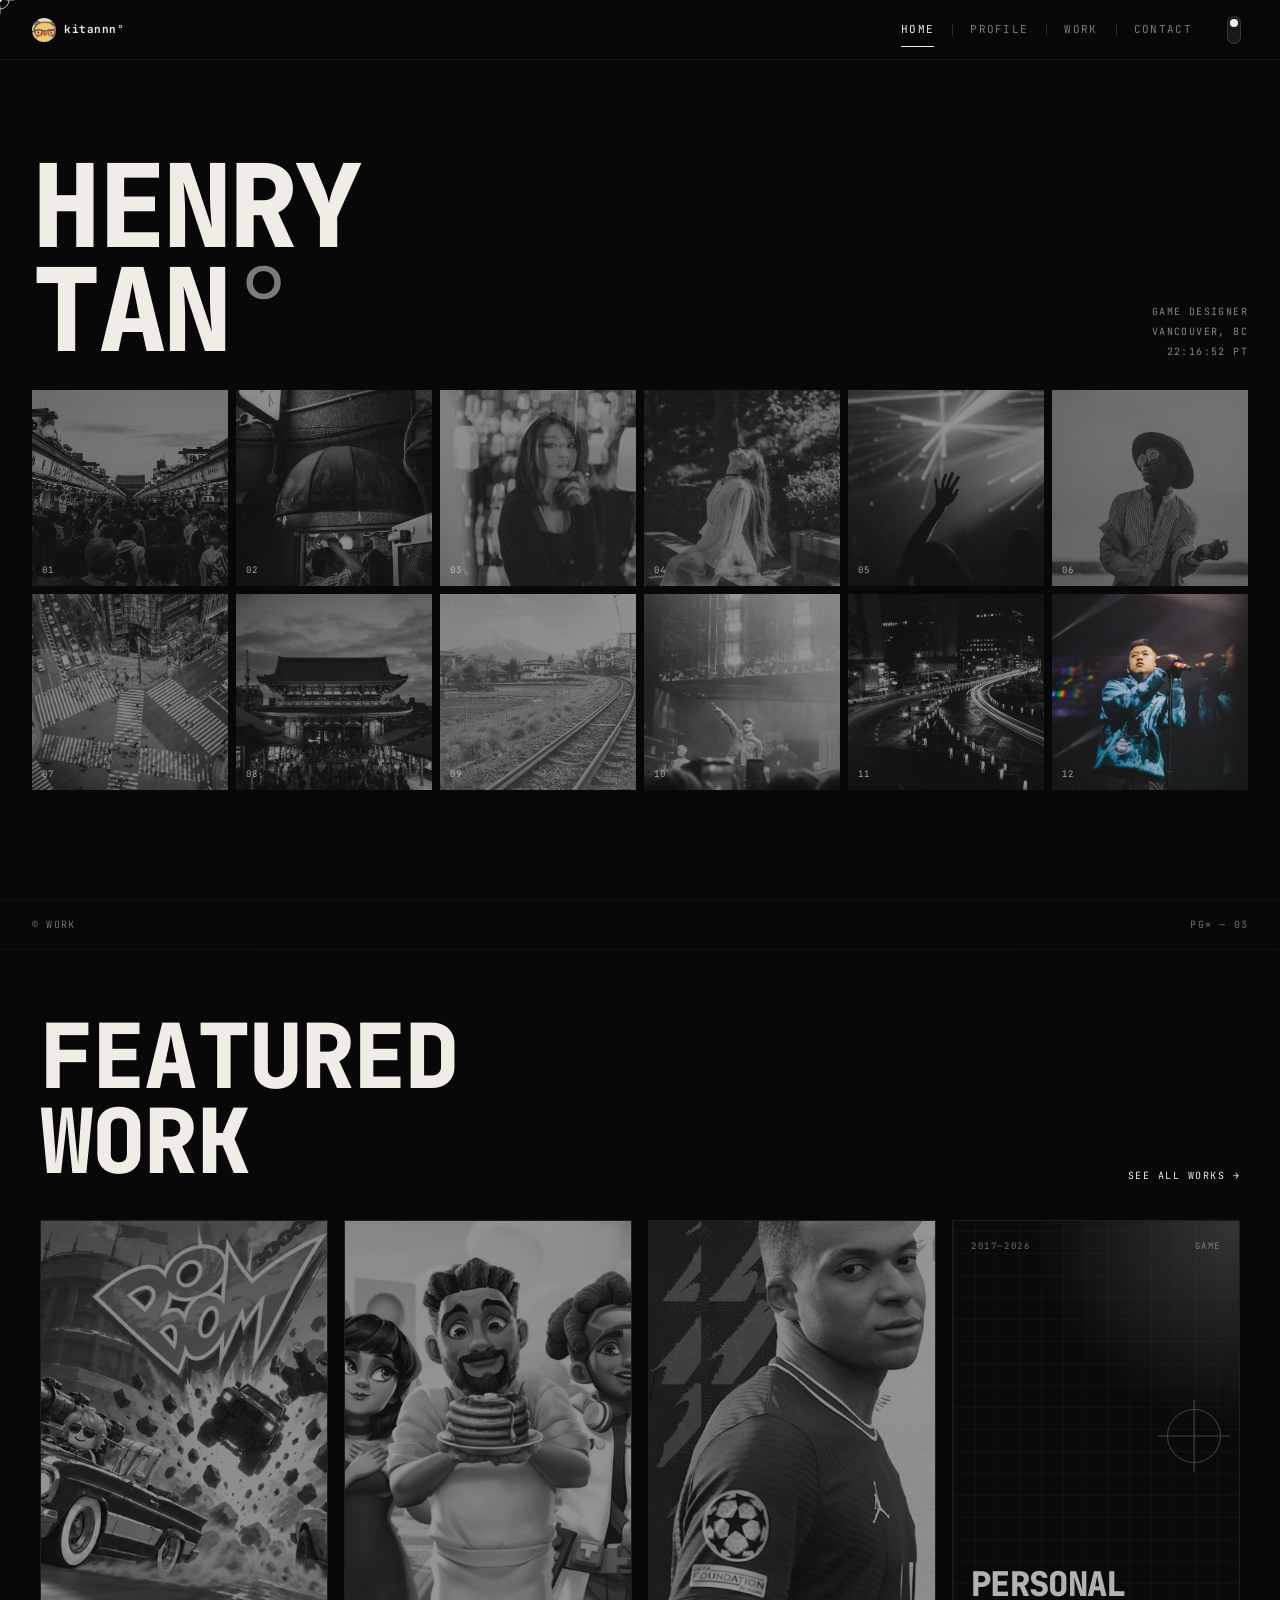
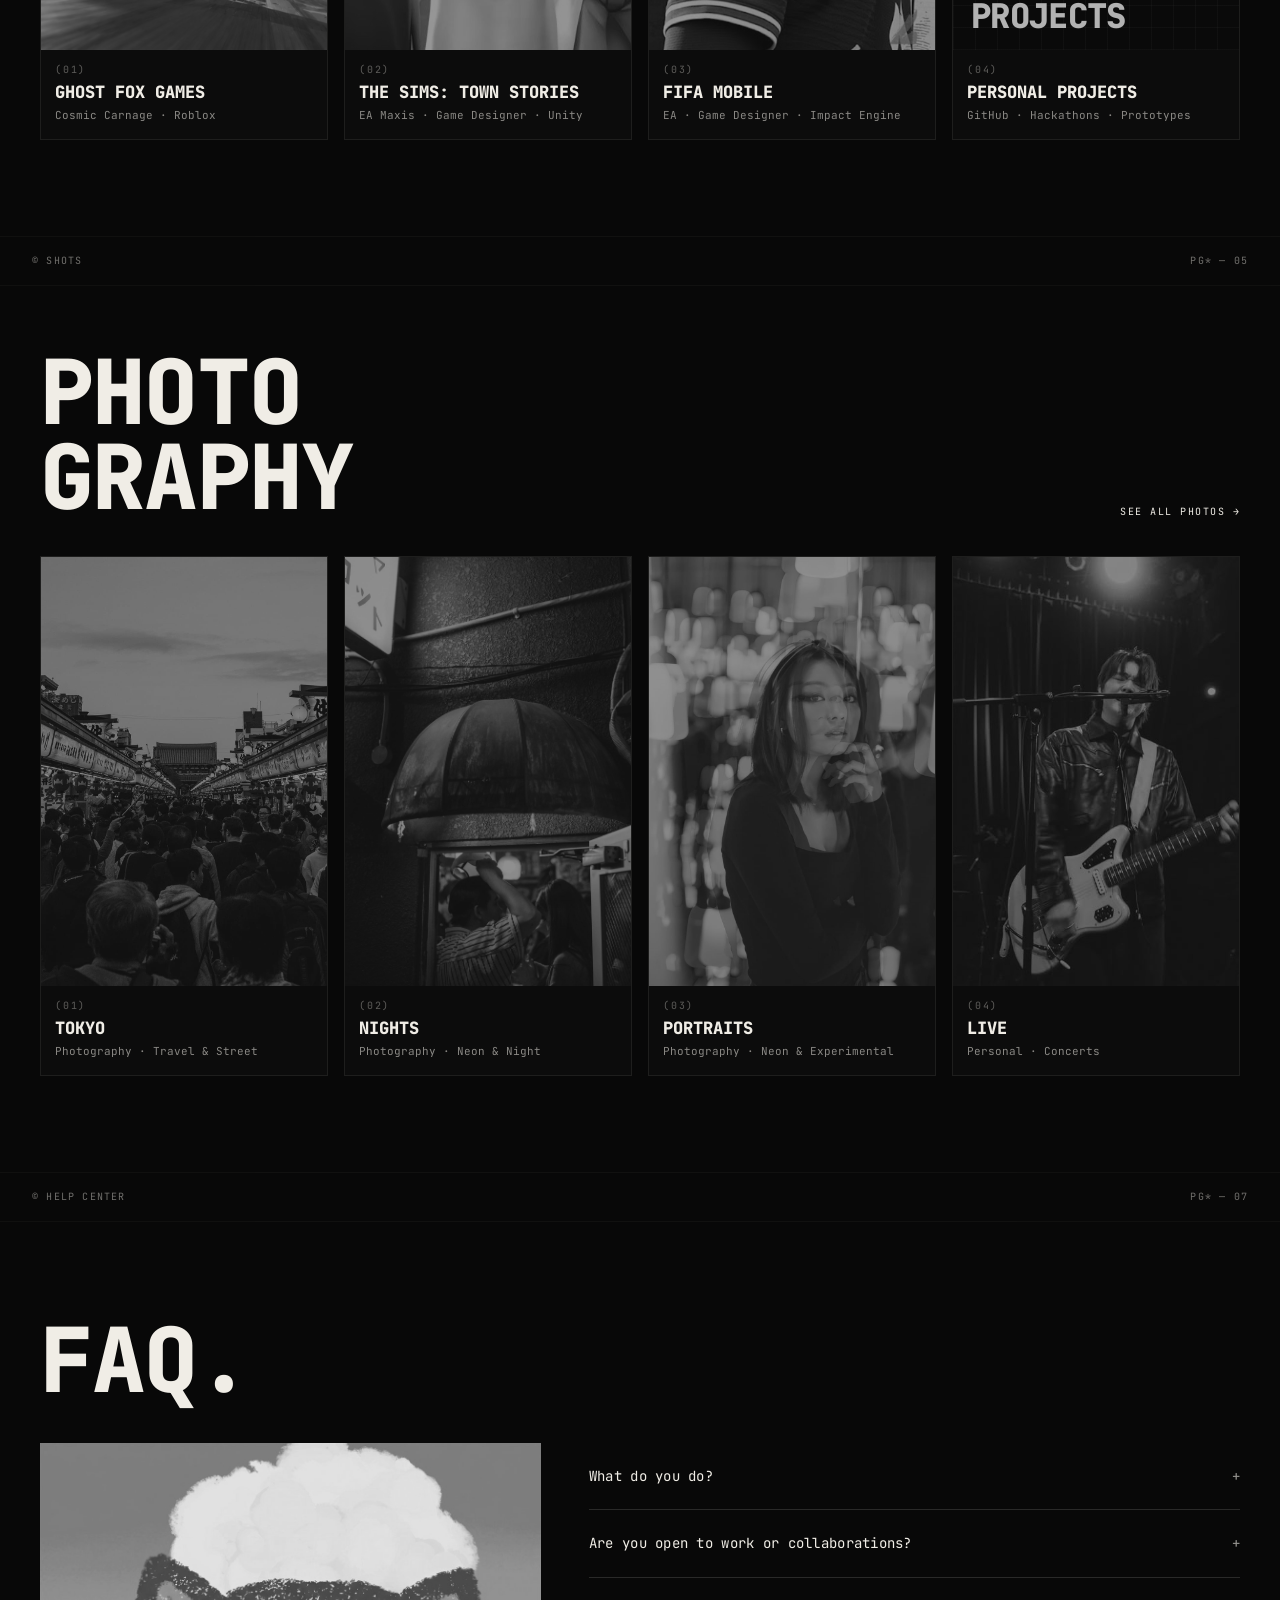
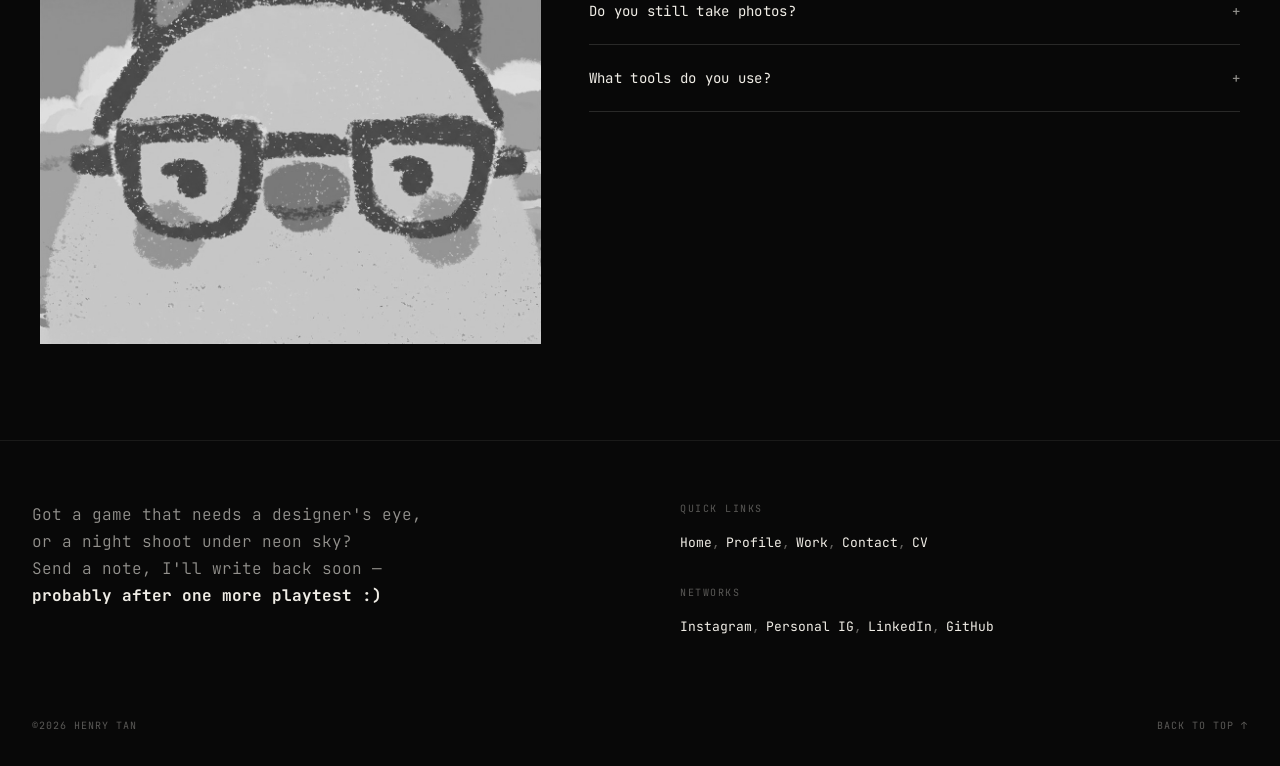
==== commit c4b22242: "Move classic site to v2.kitannn.com (kitannn.com now serves portfolio-v2) Co-Authored-By: Claude Opu" ====
--- a/index.html
+++ b/index.html
@@ -8,8 +8,8 @@
   <meta property="og:title" content="Henry Tan — Game Designer">
   <meta property="og:description" content="Games, design and photography by Henry Tan.">
   <meta property="og:type" content="website">
-  <meta property="og:url" content="https://kitannn.com/">
-  <meta property="og:image" content="https://kitannn.com/images/photos/ig-12.jpg">
+  <meta property="og:url" content="https://v2.kitannn.com/">
+  <meta property="og:image" content="https://v2.kitannn.com/images/photos/ig-12.jpg">
   <meta name="theme-color" content="#080808">
   <link rel="icon" type="image/png" sizes="32x32" href="images/favicon-32.png">
   <link rel="apple-touch-icon" sizes="180x180" href="images/favicon-180.png">
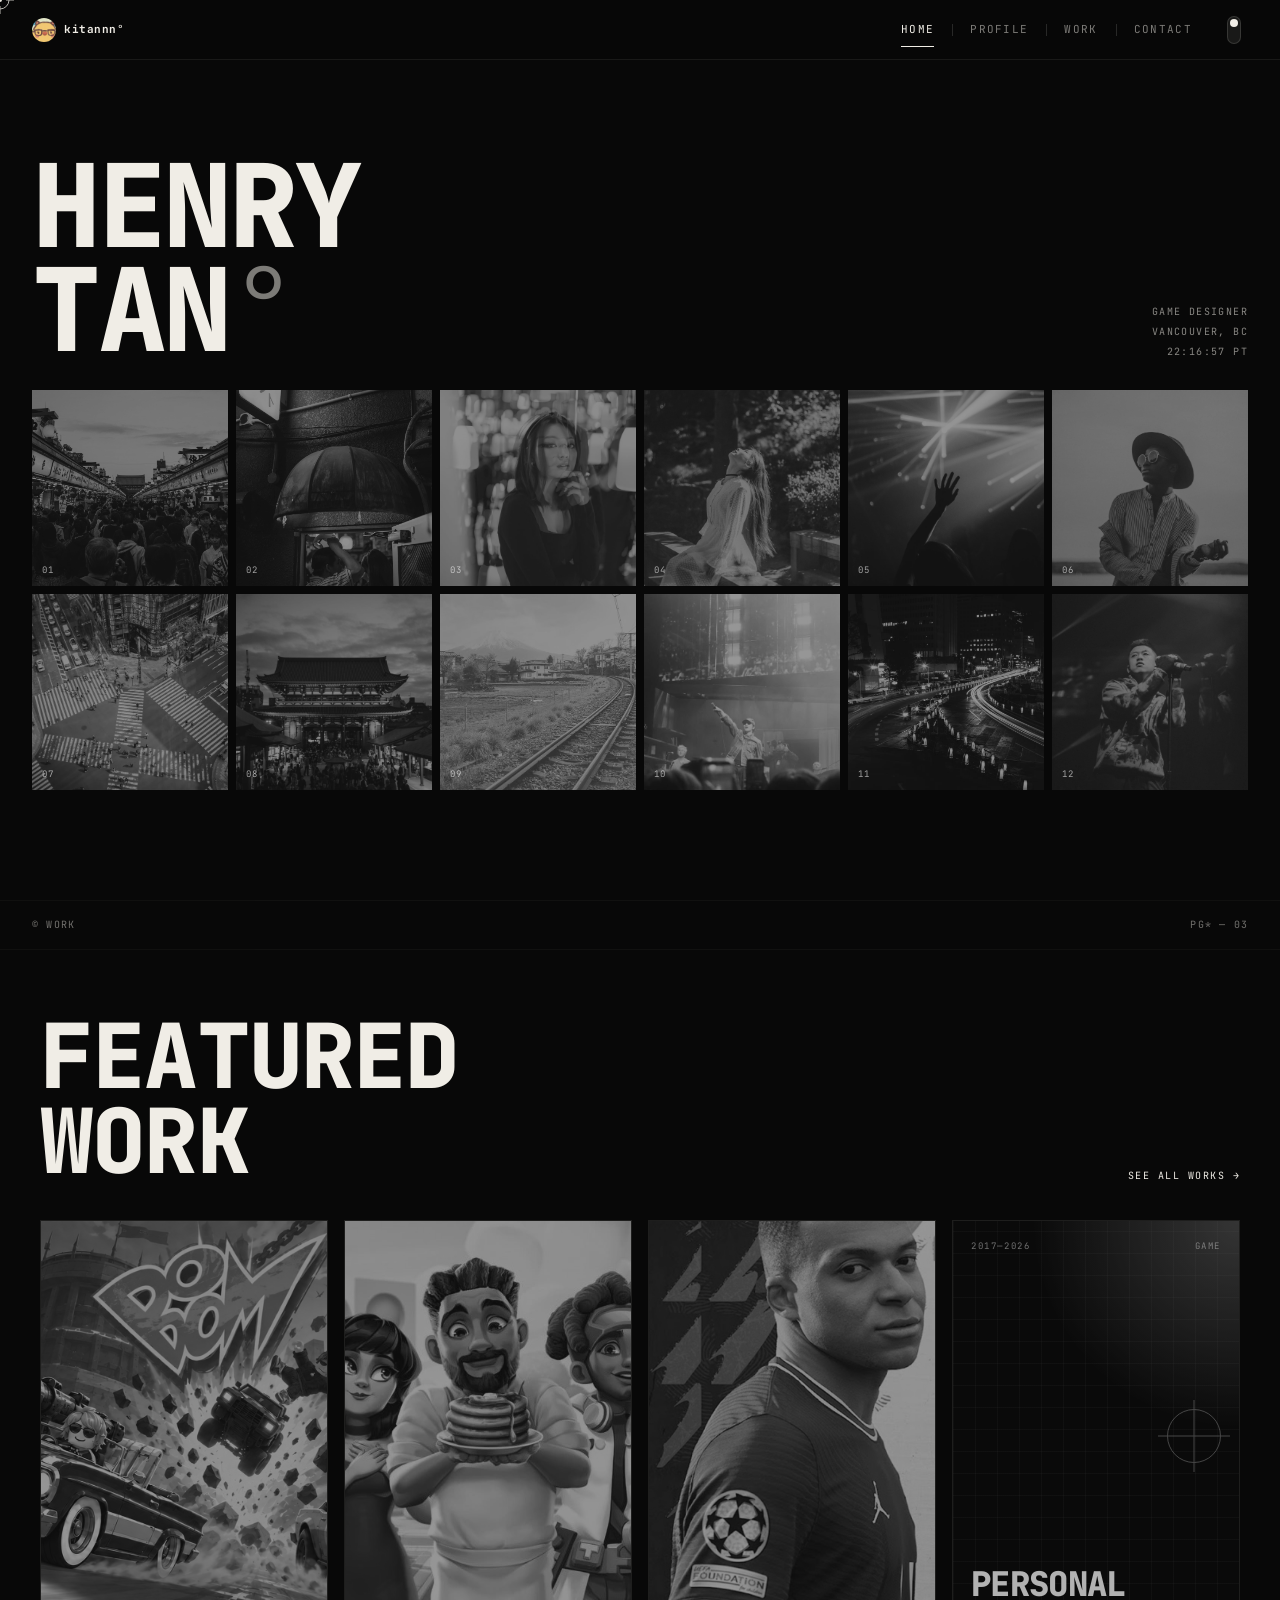
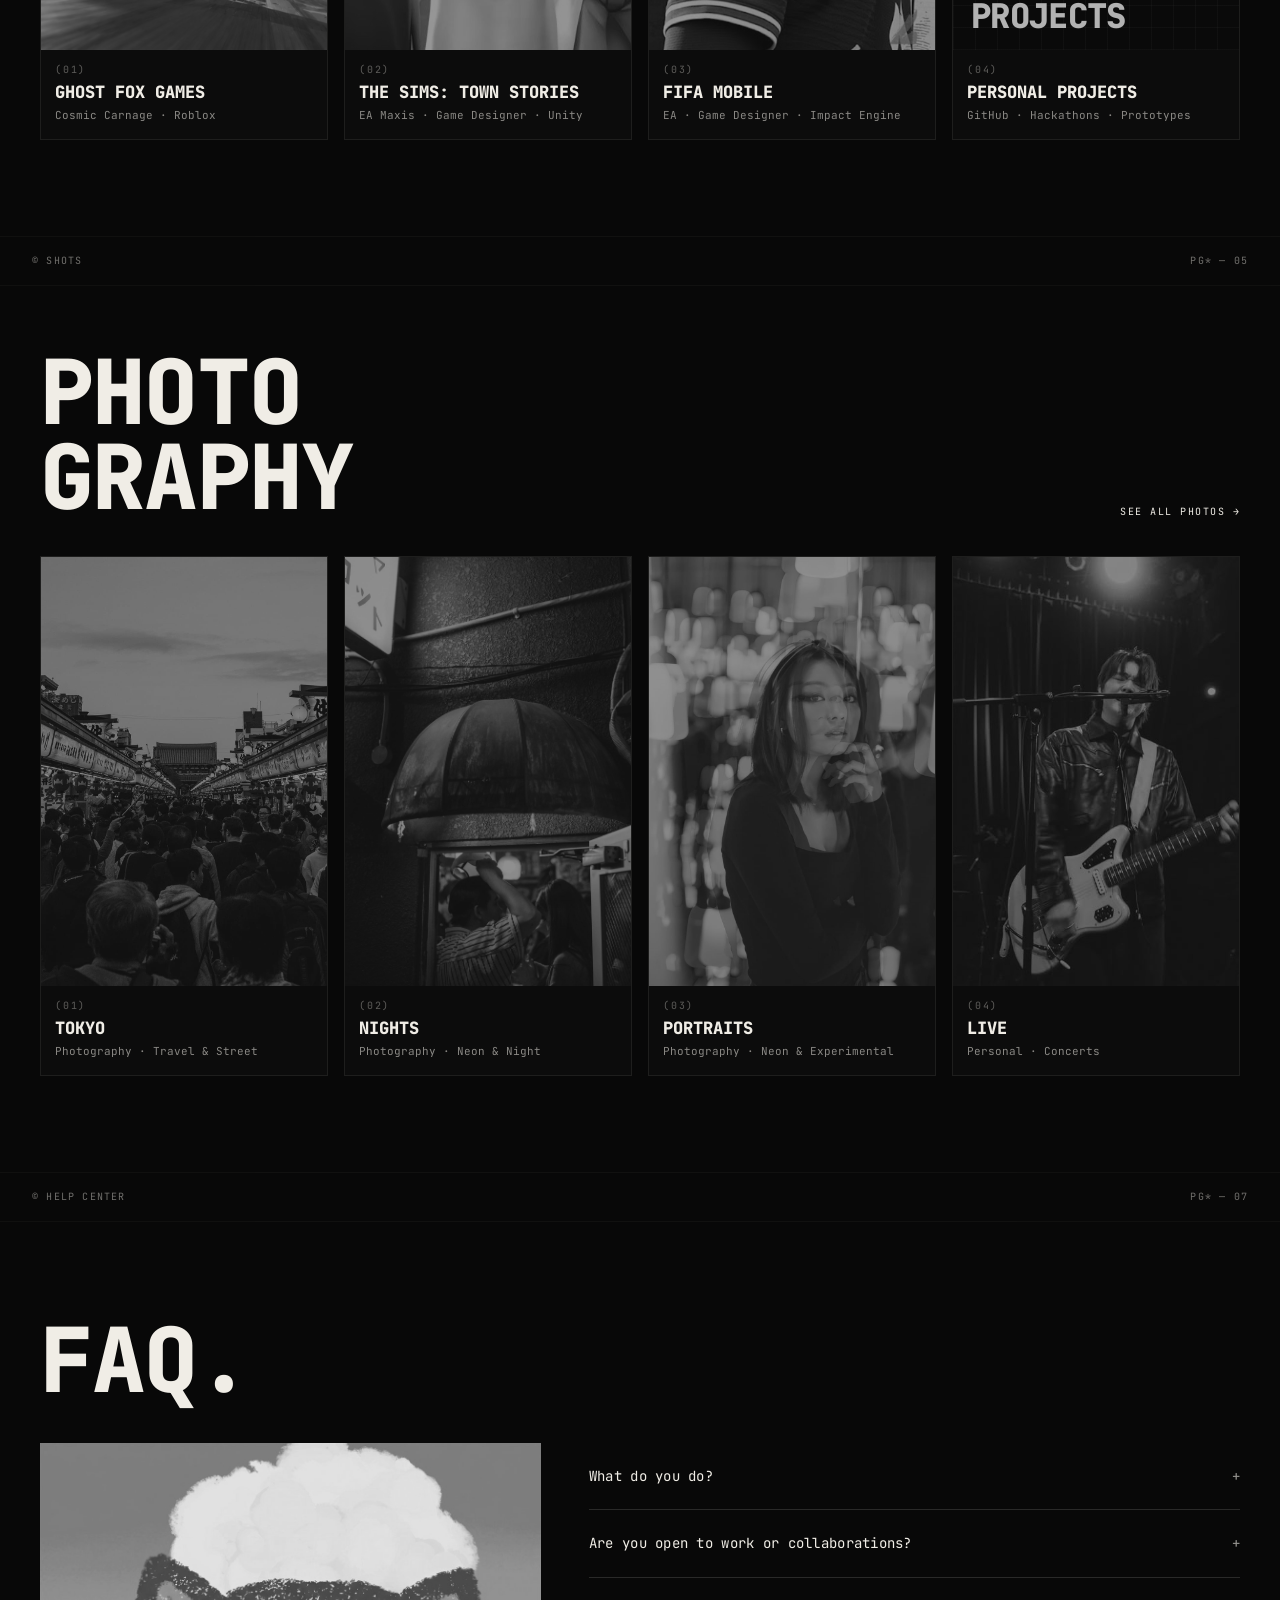
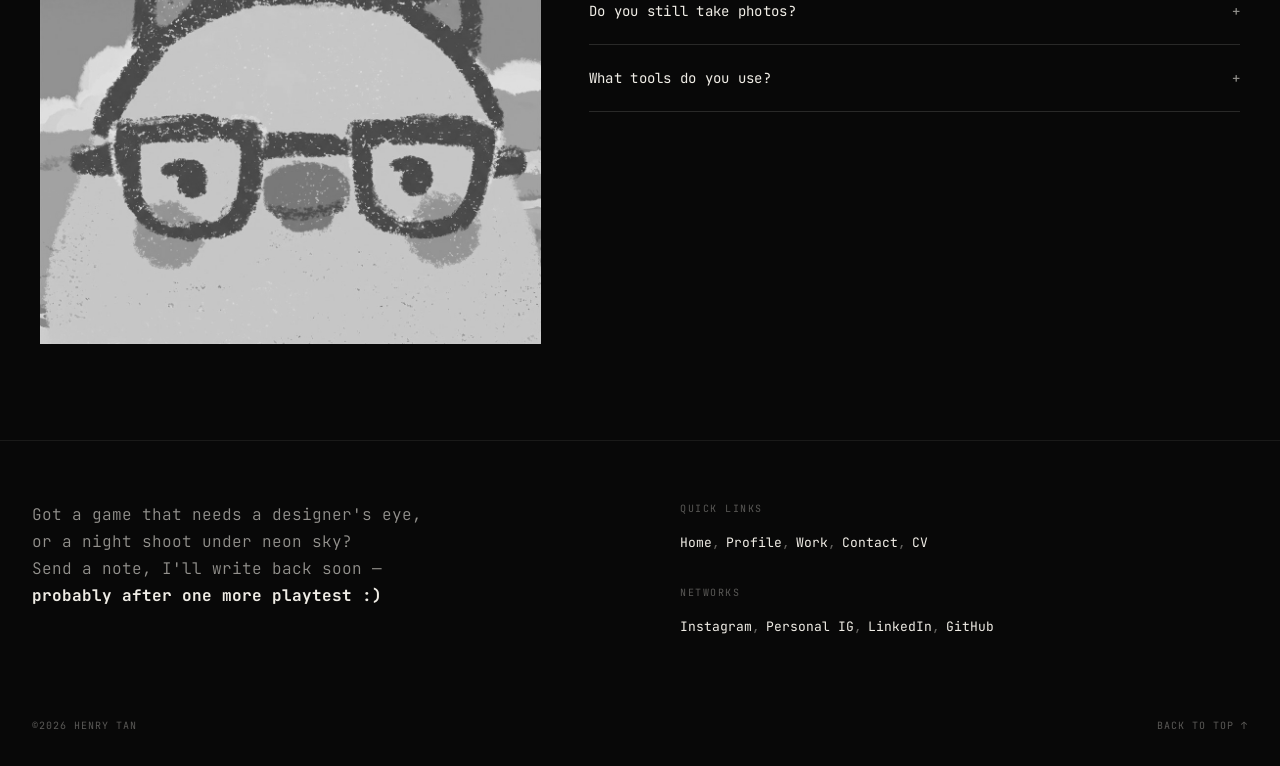
==== commit ccd2f76c: "Update stats: 6+ years in games, 2 franchises shipped on Co-Authored-By: Claude Opus 5 <noreply@anth" ====
--- a/index.html
+++ b/index.html
@@ -46,7 +46,7 @@
   <div class="cursor-dot" aria-hidden="true"></div>
 
   <noscript><p style="padding:80px 32px">Henry Tan — game designer in Vancouver. hkitannn[at]gmail.com</p></noscript>
-  <script src="data.js?v=10"></script>
+  <script src="data.js?v=11"></script>
   <script src="script.js?v=6"></script>
 </body>
 </html>
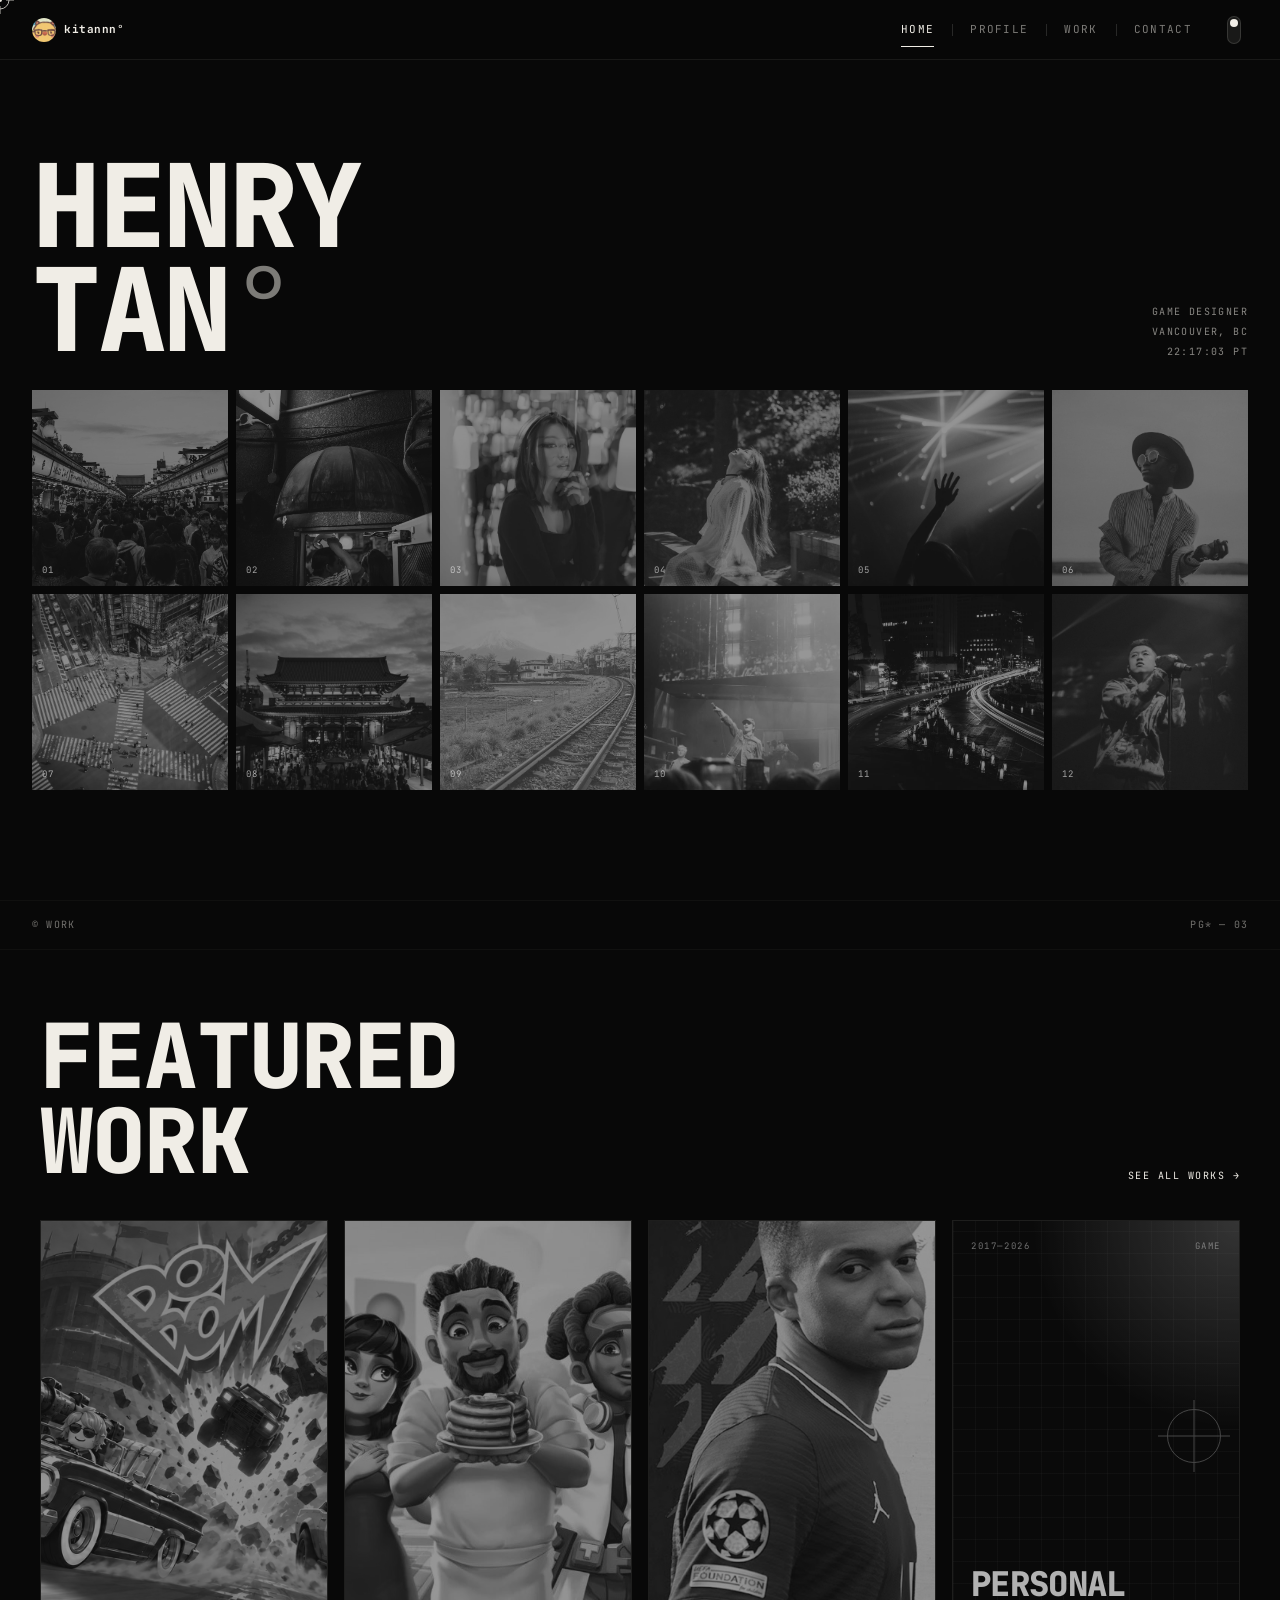
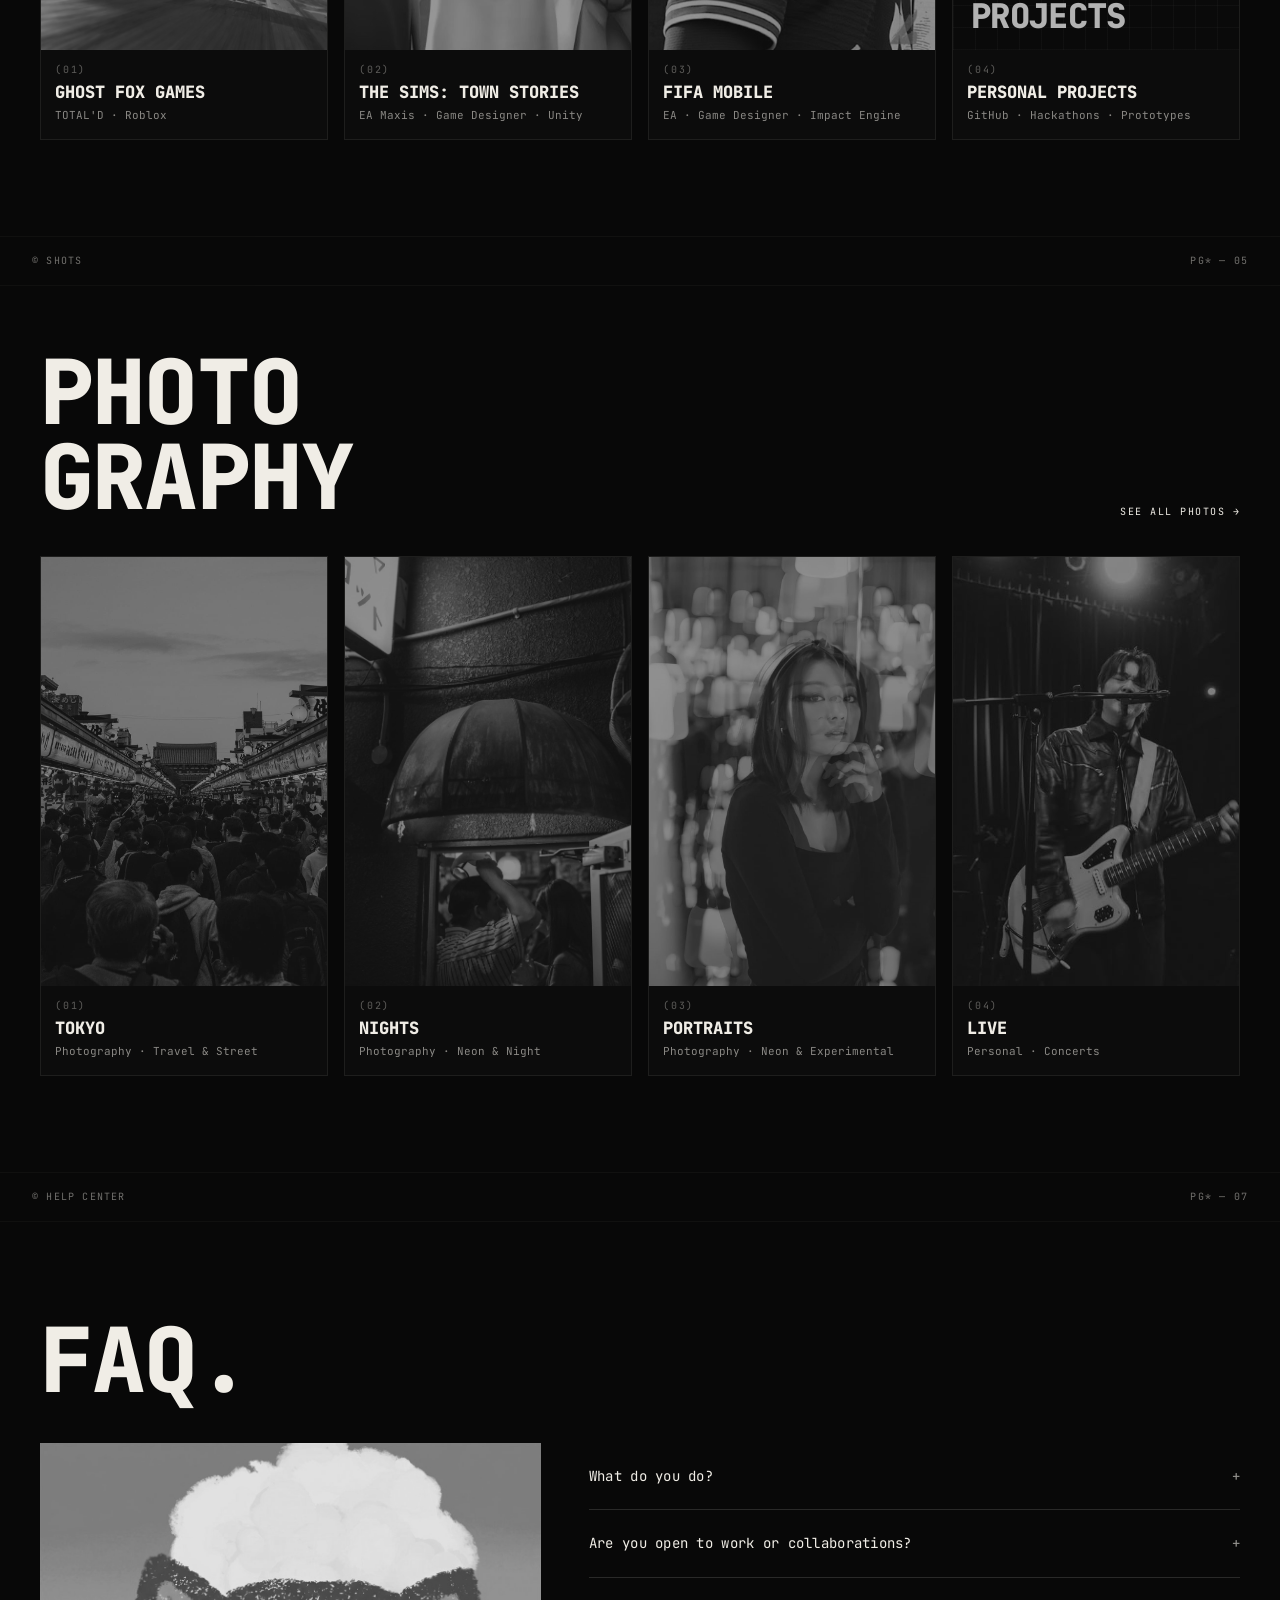
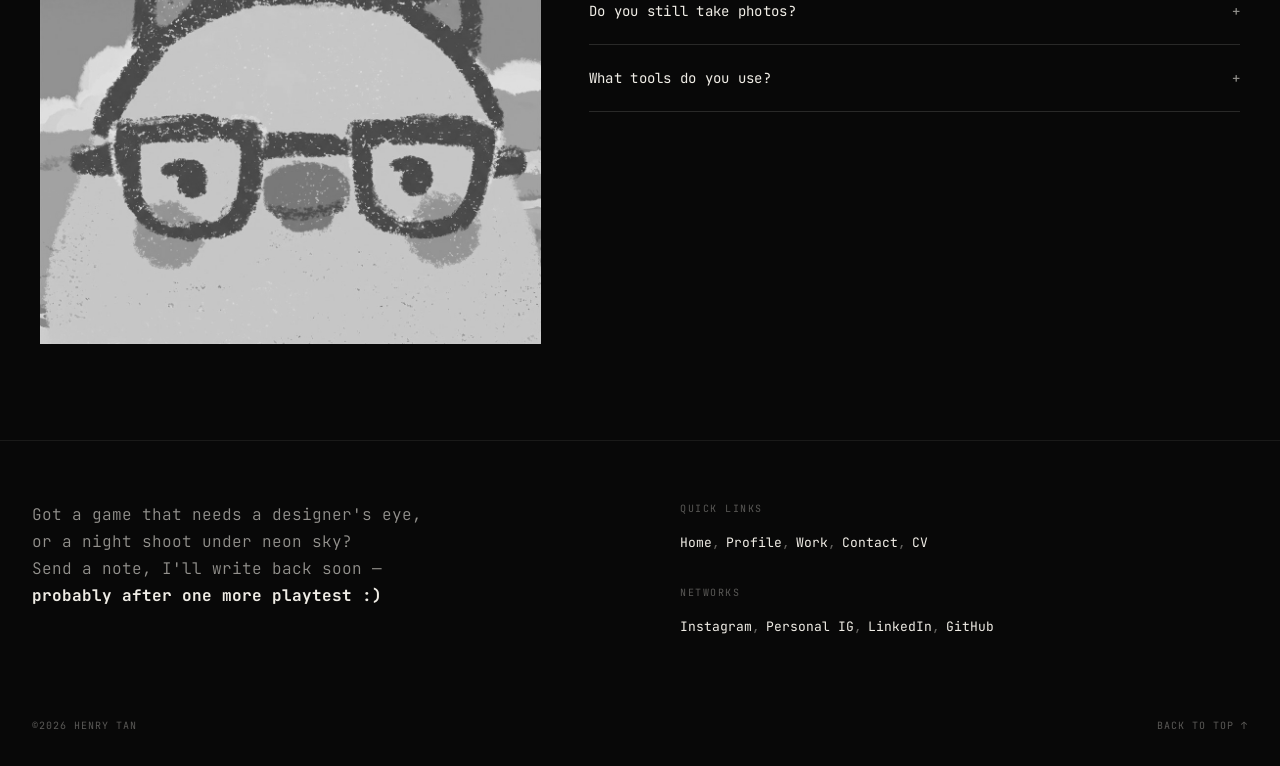
==== commit 59d60f63: "Work out the years in games instead of typing them in "6+ years" was written by hand in four places " ====
--- a/index.html
+++ b/index.html
@@ -46,7 +46,7 @@
   <div class="cursor-dot" aria-hidden="true"></div>
 
   <noscript><p style="padding:80px 32px">Henry Tan — game designer in Vancouver. hkitannn[at]gmail.com</p></noscript>
-  <script src="data.js?v=11"></script>
+  <script src="data.js?v=12"></script>
   <script src="script.js?v=6"></script>
 </body>
 </html>
